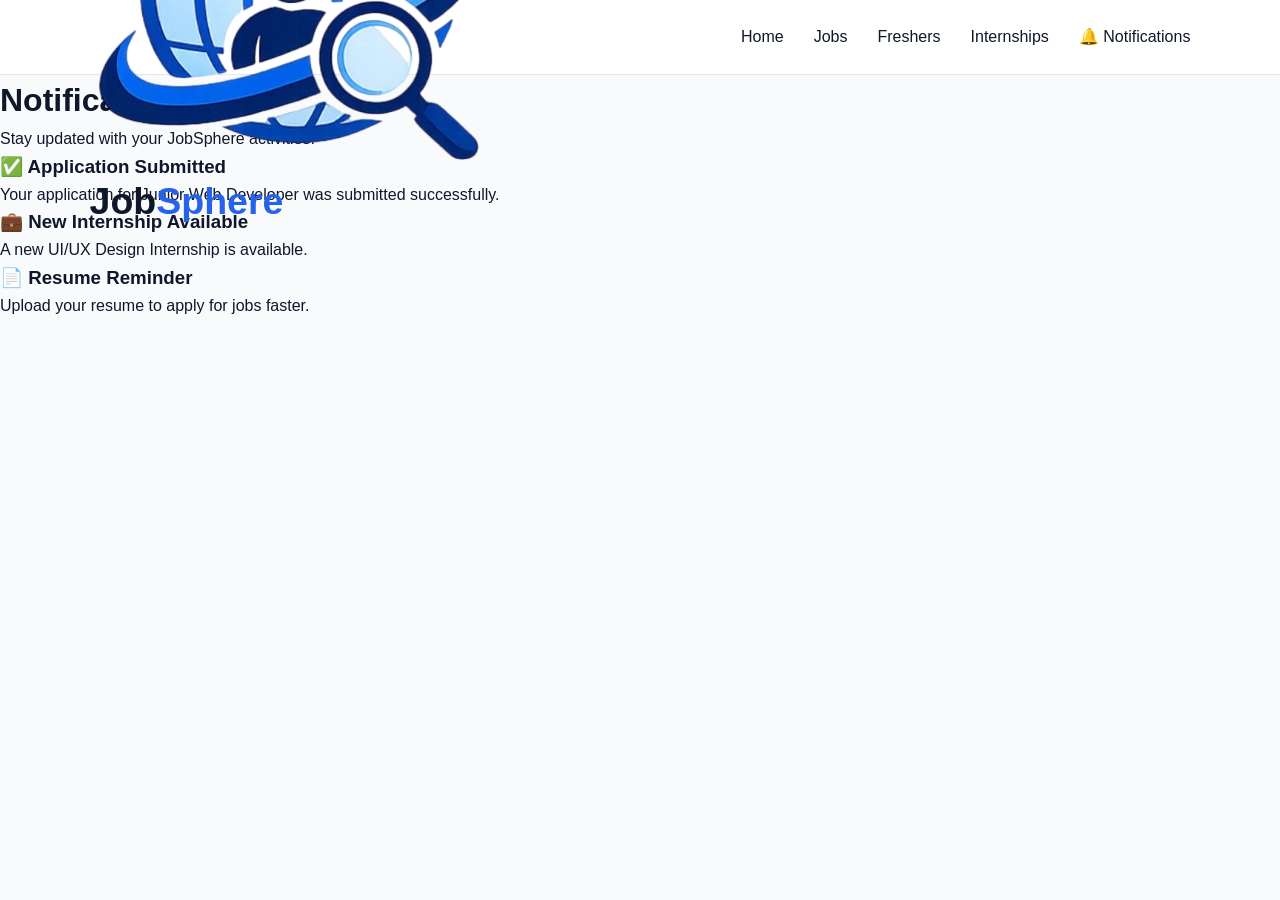
==== notification.html @ b5cdb466 "Add files via upload" ====
<!DOCTYPE html>
<html lang="en">

<head>

    <meta charset="UTF-8">

    <meta name="viewport"
          content="width=device-width, initial-scale=1.0">

    <title>Notifications - JobSphere</title>

    <link rel="stylesheet" href="style.css">

</head>

<body>


<nav class="navbar">

    <a href="index.html" class="logo">

        <img src="images/logo.png"
             alt="JobSphere">

        <h2>
            Job<span>Sphere</span>
        </h2>

    </a>


    <div class="nav-links">

        <a href="index.html">
            Home
        </a>

        <a href="jobs.html">
            Jobs
        </a>

        <a href="freshers.html">
            Freshers
        </a>

        <a href="internships.html">
            Internships
        </a>

        <a href="notifications.html">
            🔔 Notifications
        </a>

    </div>

</nav>



<div class="page-container">

    <div class="page-heading">

        <h1>
            Notifications 🔔
        </h1>

        <p>
            Stay updated with your JobSphere activities.
        </p>

    </div>



    <div class="notification">

        <h3>
            ✅ Application Submitted
        </h3>

        <p>
            Your application for Junior Web Developer
            was submitted successfully.
        </p>

    </div>



    <div class="notification">

        <h3>
            💼 New Internship Available
        </h3>

        <p>
            A new UI/UX Design Internship is available.
        </p>

    </div>



    <div class="notification">

        <h3>
            📄 Resume Reminder
        </h3>

        <p>
            Upload your resume to apply for jobs faster.
        </p>

    </div>


</div>


</body>

</html>
---- style.css ----
/* =========================================
   JOBSPHERE - MAIN STYLESHEET
   ========================================= */


/* ---------- GENERAL ---------- */

* {
    margin: 0;
    padding: 0;
    box-sizing: border-box;
}

html {
    scroll-behavior: smooth;
}

body {
    font-family: 'Poppins', sans-serif;
    background: #f8fafc;
    color: #0f172a;
    line-height: 1.6;
}

a {
    text-decoration: none;
    color: inherit;
}

button {
    font-family: inherit;
    cursor: pointer;
}


/* =========================================
   NAVIGATION BAR
   ========================================= */

.navbar {
    width: 100%;
    height: 75px;
    background: #ffffff;

    display: flex;
    align-items: center;
    justify-content: space-between;

    padding: 0 7%;

    border-bottom: 1px solid #e5e7eb;

    position: sticky;
    top: 0;
    z-index: 1000;
}


/* Logo */

.logo {
    font-size: 25px;
    font-weight: 700;
    color: #0f172a;
}

.logo span {
    color: #2563eb;
}


/* Navigation Links */

.nav-links {
    display: flex;
    list-style: none;
    gap: 30px;
}

.nav-links li a {
    font-size: 14px;
    font-weight: 500;
    color: #475569;

    transition: 0.3s;
}

.nav-links li a:hover,
.nav-links li a.active {
    color: #2563eb;
}


/* Login/Register Buttons */

.nav-buttons {
    display: flex;
    align-items: center;
    gap: 10px;
}

.login-btn {
    color: #2563eb;
    font-size: 14px;
    font-weight: 500;

    padding: 9px 18px;
}

.register-btn {
    background: #2563eb;
    color: white;

    padding: 10px 20px;

    border-radius: 8px;

    font-size: 14px;
    font-weight: 500;

    transition: 0.3s;
}

.register-btn:hover {
    background: #1d4ed8;
    transform: translateY(-2px);
}


/* =========================================
   HERO SECTION
   ========================================= */

.hero {
    min-height: 570px;

    padding: 80px 7%;

    display: flex;
    align-items: center;
    justify-content: space-between;

    gap: 50px;

    background:
        linear-gradient(
            135deg,
            #eff6ff 0%,
            #ffffff 60%,
            #f8fafc 100%
        );
}


/* Hero Content */

.hero-content {
    max-width: 700px;
}

.small-title {
    display: inline-block;

    background: #dbeafe;
    color: #2563eb;

    padding: 7px 15px;

    border-radius: 20px;

    font-size: 13px;
    font-weight: 500;

    margin-bottom: 20px;
}

.hero h1 {
    font-size: 52px;
    line-height: 1.2;

    font-weight: 700;

    margin-bottom: 20px;
}

.hero h1 span {
    color: #2563eb;
}

.hero-content > p {
    color: #64748b;

    font-size: 16px;

    max-width: 600px;

    margin-bottom: 30px;
}


/* =========================================
   HOME SEARCH BOX
   ========================================= */

.home-search {
    width: 100%;

    background: white;

    padding: 8px;

    border-radius: 12px;

    display: flex;
    align-items: center;

    box-shadow: 0 10px 30px rgba(15, 23, 42, 0.10);

    border: 1px solid #e2e8f0;
}

.home-search input {
    flex: 1;

    border: none;
    outline: none;

    padding: 14px;

    font-size: 14px;

    font-family: inherit;
}

.home-search select {
    width: 140px;

    border: none;
    outline: none;

    padding: 14px 8px;

    font-family: inherit;

    color: #475569;

    background: white;

    border-left: 1px solid #e2e8f0;
}

.home-search button {
    border: none;

    background: #2563eb;
    color: white;

    padding: 14px 22px;

    border-radius: 8px;

    font-weight: 500;

    transition: 0.3s;
}

.home-search button:hover {
    background: #1d4ed8;
}


/* Popular Search */

.popular-search {
    margin-top: 15px;

    font-size: 12px;

    color: #64748b;
}

.popular-search span {
    color: #0f172a;
    font-weight: 600;
}


/* =========================================
   HERO RIGHT CARD
   ========================================= */

.hero-card {
    width: 330px;

    background: white;

    padding: 35px;

    border-radius: 18px;

    text-align: center;

    box-shadow: 0 20px 50px rgba(15, 23, 42, 0.12);

    border: 1px solid #e2e8f0;
}

.hero-icon {
    width: 70px;
    height: 70px;

    margin: 0 auto 20px;

    background: #dbeafe;

    border-radius: 18px;

    display: flex;
    align-items: center;
    justify-content: center;

    font-size: 32px;
}

.hero-card h2 {
    font-size: 21px;

    margin-bottom: 10px;
}

.hero-card > p {
    color: #64748b;

    font-size: 13px;

    margin-bottom: 25px;
}


/* Hero Statistics */

.hero-stat {
    display: flex;

    justify-content: space-between;

    border-top: 1px solid #e2e8f0;

    padding-top: 20px;
}

.hero-stat div {
    flex: 1;
}

.hero-stat h3 {
    color: #2563eb;

    font-size: 20px;
}

.hero-stat p {
    color: #64748b;

    font-size: 11px;
}


/* =========================================
   COMMON SECTION
   ========================================= */

.section {
    padding: 80px 7%;
}

.section-heading {
    text-align: center;

    margin-bottom: 45px;
}

.section-heading h2 {
    font-size: 30px;

    margin-bottom: 8px;
}

.section-heading p {
    color: #64748b;

    font-size: 14px;
}


/* =========================================
   CATEGORY SECTION
   ========================================= */

.category-container {
    display: grid;

    grid-template-columns: repeat(3, 1fr);

    gap: 25px;

    max-width: 1100px;

    margin: auto;
}

.category-card {
    background: white;

    padding: 30px;

    border-radius: 15px;

    border: 1px solid #e2e8f0;

    transition: 0.3s;
}

.category-card:hover {
    transform: translateY(-7px);

    box-shadow: 0 15px 35px rgba(15, 23, 42, 0.10);

    border-color: #bfdbfe;
}

.category-icon {
    width: 55px;
    height: 55px;

    background: #eff6ff;

    border-radius: 12px;

    display: flex;
    align-items: center;
    justify-content: center;

    font-size: 25px;

    margin-bottom: 20px;
}

.category-card h3 {
    font-size: 18px;

    margin-bottom: 8px;
}

.category-card p {
    color: #64748b;

    font-size: 13px;

    margin-bottom: 18px;
}

.category-card a {
    color: #2563eb;

    font-size: 13px;

    font-weight: 600;
}


/* =========================================
   FEATURED JOBS
   ========================================= */

.featured-section {
    background: #f1f5f9;
}

.job-grid {
    max-width: 1100px;

    margin: auto;

    display: grid;

    grid-template-columns: repeat(3, 1fr);

    gap: 25px;
}


/* Job Card */

.job-card {
    background: white;

    padding: 25px;

    border-radius: 15px;

    border: 1px solid #e2e8f0;

    transition: 0.3s;
}

.job-card:hover {
    transform: translateY(-5px);

    box-shadow: 0 15px 35px rgba(15, 23, 42, 0.10);
}


/* Job Card Top */

.job-top {
    display: flex;

    align-items: center;

    justify-content: space-between;

    margin-bottom: 20px;
}

.company-logo {
    width: 45px;
    height: 45px;

    background: #eff6ff;

    color: #2563eb;

    border-radius: 10px;

    display: flex;
    align-items: center;
    justify-content: center;

    font-size: 14px;

    font-weight: 700;
}


/* Verified Badge */

.verified {
    background: #dcfce7;

    color: #15803d;

    padding: 5px 10px;

    border-radius: 20px;

    font-size: 10px;

    font-weight: 600;
}

.job-card h3 {
    font-size: 17px;

    margin-bottom: 4px;
}

.company {
    color: #64748b;

    font-size: 13px;

    margin-bottom: 18px;
}


/* Job Information */

.job-info {
    display: flex;

    flex-direction: column;

    gap: 7px;

    margin-bottom: 20px;
}

.job-info span {
    color: #64748b;

    font-size: 12px;
}


/* Apply/View Button */

.apply-btn {
    display: block;

    text-align: center;

    width: 100%;

    background: #eff6ff;

    color: #2563eb;

    padding: 10px;

    border-radius: 8px;

    font-size: 13px;

    font-weight: 600;

    transition: 0.3s;
}

.apply-btn:hover {
    background: #2563eb;

    color: white;
}


/* Center Button */

.center-button {
    text-align: center;

    margin-top: 35px;
}

.main-button {
    display: inline-block;

    background: #2563eb;

    color: white;

    padding: 12px 25px;

    border-radius: 8px;

    font-size: 13px;

    font-weight: 500;

    transition: 0.3s;
}

.main-button:hover {
    background: #1d4ed8;

    transform: translateY(-2px);
}


/* =========================================
   FEATURES SECTION
   ========================================= */

.features-container {
    max-width: 1100px;

    margin: auto;

    display: grid;

    grid-template-columns: repeat(4, 1fr);

    gap: 20px;
}

.feature-box {
    background: white;

    padding: 25px;

    border-radius: 14px;

    text-align: center;

    border: 1px solid #e2e8f0;
}

.feature-icon {
    width: 45px;
    height: 45px;

    background: #eff6ff;

    color: #2563eb;

    border-radius: 50%;

    display: flex;
    align-items: center;
    justify-content: center;

    margin: 0 auto 15px;

    font-weight: 700;
}

.feature-box h3 {
    font-size: 15px;

    margin-bottom: 8px;
}

.feature-box p {
    color: #64748b;

    font-size: 12px;
}


/* =========================================
   RECRUITER BANNER
   ========================================= */

.recruiter-banner {
    margin: 0 7% 70px;

    padding: 40px 50px;

    background: #0f172a;

    color: white;

    border-radius: 18px;

    display: flex;

    align-items: center;

    justify-content: space-between;
}

.recruiter-banner h2 {
    font-size: 24px;

    margin-bottom: 5px;
}

.recruiter-banner p {
    color: #cbd5e1;

    font-size: 13px;
}

.recruiter-banner a {
    background: white;

    color: #0f172a;

    padding: 12px 20px;

    border-radius: 8px;

    font-size: 13px;

    font-weight: 600;

    transition: 0.3s;
}

.recruiter-banner a:hover {
    background: #2563eb;

    color: white;
}


/* =========================================
   FOOTER
   ========================================= */

footer {
    background: #0f172a;

    color: white;

    padding: 45px 7% 20px;
}

.footer-content {
    display: flex;

    justify-content: space-between;

    padding-bottom: 30px;

    border-bottom: 1px solid #334155;
}

.footer-logo {
    font-size: 22px;

    font-weight: 700;

    margin-bottom: 8px;
}

.footer-logo span {
    color: #60a5fa;
}

.footer-content p {
    color: #94a3b8;

    font-size: 12px;
}

.footer-links {
    display: flex;

    gap: 25px;

    align-items: center;
}

.footer-links a {
    color: #cbd5e1;

    font-size: 12px;

    transition: 0.3s;
}

.footer-links a:hover {
    color: white;
}

.footer-bottom {
    text-align: center;

    color: #64748b;

    font-size: 11px;

    padding-top: 20px;
}


/* =========================================
   RESPONSIVE DESIGN
   ========================================= */

@media (max-width: 1000px) {

    .nav-links {
        gap: 15px;
    }

    .hero h1 {
        font-size: 42px;
    }

    .hero {
        padding: 60px 5%;
    }

    .section {
        padding: 60px 5%;
    }

    .category-container,
    .job-grid {
        grid-template-columns: repeat(2, 1fr);
    }

    .features-container {
        grid-template-columns: repeat(2, 1fr);
    }

}


@media (max-width: 750px) {

    .navbar {
        height: auto;

        padding: 15px 5%;

        flex-wrap: wrap;

        gap: 15px;
    }

    .nav-links {
        order: 3;

        width: 100%;

        justify-content: center;

        flex-wrap: wrap;
    }

    .hero {
        flex-direction: column;

        text-align: center;

        padding: 60px 5%;
    }

    .hero-content {
        width: 100%;
    }

    .hero h1 {
        font-size: 38px;
    }

    .home-search {
        flex-direction: column;

        padding: 10px;
    }

    .home-search input,
    .home-search select,
    .home-search button {
        width: 100%;

        border: none;

        margin: 3px 0;
    }

    .hero-card {
        width: 100%;

        max-width: 400px;
    }

    .category-container,
    .job-grid {
        grid-template-columns: 1fr;
    }

    .features-container {
        grid-template-columns: 1fr;
    }

    .recruiter-banner {
        margin: 0 5% 50px;

        flex-direction: column;

        text-align: center;

        gap: 20px;
    }

    .footer-content {
        flex-direction: column;

        gap: 25px;

        text-align: center;
    }

    .footer-links {
        justify-content: center;

        flex-wrap: wrap;
    }

}


@media (max-width: 450px) {

    .nav-buttons {
        width: 100%;

        justify-content: center;
    }

    .hero h1 {
        font-size: 32px;
    }

    .section-heading h2 {
        font-size: 25px;
    }

}
/* =========================================
   LOGIN / REGISTER PAGE
   ========================================= */

.auth-body {
    min-height: 100vh;

    background:
        linear-gradient(
            135deg,
            #eff6ff,
            #f8fafc
        );

    display: flex;

    align-items: center;
    justify-content: center;

    padding: 40px;
}


/* Back Home */

.back-home {
    position: fixed;

    top: 25px;
    left: 40px;

    color: #475569;

    font-size: 13px;

    font-weight: 500;

    transition: 0.3s;
}

.back-home:hover {
    color: #2563eb;
}


/* Main Container */

.auth-container {
    width: 900px;

    min-height: 550px;

    background: white;

    border-radius: 20px;

    overflow: hidden;

    display: grid;

    grid-template-columns: 1fr 1fr;

    box-shadow:
        0 20px 60px
        rgba(15, 23, 42, 0.12);
}


/* Left Section */

.auth-left {
    background: #0f172a;

    color: white;

    padding: 60px 50px;

    display: flex;

    flex-direction: column;

    justify-content: center;
}


.auth-logo {
    font-size: 25px;

    font-weight: 700;

    margin-bottom: 60px;
}

.auth-logo span {
    color: #60a5fa;
}


.auth-left h1 {
    font-size: 34px;

    line-height: 1.25;

    margin-bottom: 20px;
}


.auth-left > p {
    color: #cbd5e1;

    font-size: 13px;

    line-height: 1.8;

    margin-bottom: 30px;
}


/* Points */

.auth-points {
    display: flex;

    flex-direction: column;

    gap: 15px;
}

.auth-points div {
    color: #e2e8f0;

    font-size: 13px;
}


/* Right Section */

.auth-card {
    padding: 50px;

    display: flex;

    flex-direction: column;

    justify-content: center;
}


/* Tabs */

.auth-tabs {
    display: flex;

    gap: 30px;

    border-bottom: 1px solid #e2e8f0;

    margin-bottom: 30px;
}

.auth-tab {
    background: none;

    border: none;

    padding: 0 0 12px;

    font-size: 15px;

    font-weight: 600;

    color: #94a3b8;

    position: relative;
}

.auth-tab.active {
    color: #2563eb;
}

.auth-tab.active::after {
    content: "";

    position: absolute;

    left: 0;

    bottom: -1px;

    width: 100%;

    height: 2px;

    background: #2563eb;
}


/* Form Heading */

.auth-card h2 {
    font-size: 25px;

    margin-bottom: 5px;
}

.form-subtitle {
    color: #64748b;

    font-size: 12px;

    margin-bottom: 25px;
}


/* Labels */

.auth-card label {
    display: block;

    font-size: 12px;

    font-weight: 500;

    color: #334155;

    margin-bottom: 7px;

    margin-top: 15px;
}


/* Inputs */

.auth-card input {
    width: 100%;

    padding: 12px 14px;

    border: 1px solid #cbd5e1;

    border-radius: 8px;

    outline: none;

    font-family: inherit;

    font-size: 13px;

    transition: 0.3s;
}

.auth-card input:focus {
    border-color: #2563eb;

    box-shadow:
        0 0 0 3px
        rgba(37, 99, 235, 0.10);
}


/* Auth Button */

.auth-button {
    width: 100%;

    border: none;

    background: #2563eb;

    color: white;

    padding: 13px;

    border-radius: 8px;

    margin-top: 25px;

    font-size: 13px;

    font-weight: 600;

    transition: 0.3s;
}

.auth-button:hover {
    background: #1d4ed8;

    transform: translateY(-2px);
}


/* Switch Text */

.switch-text {
    text-align: center;

    color: #64748b;

    font-size: 12px;

    margin-top: 20px;
}

.switch-text span {
    color: #2563eb;

    font-weight: 600;

    cursor: pointer;
}


/* =========================================
   AUTH RESPONSIVE
   ========================================= */

@media (max-width: 800px) {

    .auth-container {
        width: 100%;

        max-width: 500px;

        grid-template-columns: 1fr;
    }

    .auth-left {
        display: none;
    }

    .auth-card {
        padding: 40px;
    }

    .back-home {
        left: 20px;
    }
}


@media (max-width: 450px) {

    .auth-body {
        padding: 20px;
    }

    .auth-card {
        padding: 30px 25px;
    }

}
/* =========================================
   JOBS PAGE
   ========================================= */

.jobs-header {
    padding: 65px 7% 45px;

    text-align: center;

    background:
        linear-gradient(
            135deg,
            #eff6ff,
            #ffffff
        );
}

.jobs-header h1 {
    font-size: 38px;

    margin-bottom: 10px;
}

.jobs-header p {
    max-width: 650px;

    margin: auto;

    color: #64748b;

    font-size: 14px;
}


/* FILTER AREA */

.job-filter-section {
    padding: 30px 7%;
}

.filter-box {
    max-width: 1100px;

    margin: auto;

    background: white;

    padding: 18px;

    border-radius: 14px;

    border: 1px solid #e2e8f0;

    box-shadow: 0 8px 25px rgba(15, 23, 42, 0.06);

    display: grid;

    grid-template-columns: 2fr 1fr 1fr auto;

    gap: 12px;
}


.filter-box input,
.filter-box select {
    width: 100%;

    padding: 12px;

    border: 1px solid #cbd5e1;

    border-radius: 8px;

    outline: none;

    font-family: inherit;

    background: white;

    font-size: 13px;
}


.filter-box input:focus,
.filter-box select:focus {
    border-color: #2563eb;

    box-shadow:
        0 0 0 3px
        rgba(37, 99, 235, 0.08);
}


.filter-box button {
    border: none;

    background: #0f172a;

    color: white;

    padding: 12px 20px;

    border-radius: 8px;

    font-weight: 500;
}


.filter-box button:hover {
    background: #1e293b;
}


/* JOBS MAIN SECTION */

.jobs-page-section {
    padding: 30px 7% 80px;

    max-width: 1250px;

    margin: auto;
}


.jobs-title-row {
    display: flex;

    align-items: center;

    justify-content: space-between;

    margin-bottom: 25px;
}


.jobs-title-row h2 {
    font-size: 25px;

    margin-bottom: 3px;
}


.jobs-title-row p {
    color: #64748b;

    font-size: 12px;
}


.verified-note {
    background: #dcfce7;

    color: #15803d;

    padding: 8px 14px;

    border-radius: 20px;

    font-size: 11px;

    font-weight: 600;
}


/* JOB LIST */

.jobs-list {
    display: grid;

    grid-template-columns: repeat(2, 1fr);

    gap: 22px;
}


.job-list-card {
    width: 100%;

    padding: 28px;
}


.job-description {
    color: #64748b;

    font-size: 12px;

    line-height: 1.7;

    margin-bottom: 20px;

    border-top: 1px solid #f1f5f9;

    padding-top: 15px;
}


/* APPLY BUTTON */

.job-apply-button {
    width: 100%;

    padding: 11px;

    border: none;

    background: #2563eb;

    color: white;

    border-radius: 8px;

    font-family: inherit;

    font-weight: 600;

    font-size: 12px;

    transition: 0.3s;
}


.job-apply-button:hover {
    background: #1d4ed8;

    transform: translateY(-2px);
}


/* BOTTOM BANNER */

.page-bottom-banner {
    margin: 0 7% 70px;

    background: #eff6ff;

    border: 1px solid #bfdbfe;

    border-radius: 17px;

    padding: 35px 45px;

    display: flex;

    align-items: center;

    justify-content: space-between;
}


.page-bottom-banner h2 {
    font-size: 22px;

    margin-bottom: 5px;
}


.page-bottom-banner p {
    color: #64748b;

    font-size: 12px;
}


.page-bottom-banner a {
    background: #2563eb;

    color: white;

    padding: 11px 20px;

    border-radius: 8px;

    font-size: 12px;

    font-weight: 600;
}


/* RESPONSIVE */

@media (max-width: 850px) {

    .filter-box {
        grid-template-columns: 1fr 1fr;
    }

    .jobs-list {
        grid-template-columns: 1fr;
    }

}


@media (max-width: 600px) {

    .filter-box {
        grid-template-columns: 1fr;
    }

    .jobs-title-row {
        flex-direction: column;

        align-items: flex-start;

        gap: 12px;
    }

    .page-bottom-banner {
        flex-direction: column;

        text-align: center;

        gap: 20px;

        padding: 30px;
    }

}
/* =========================================
   FRESHER PAGE
   ========================================= */


/* FRESHER HERO */

.fresher-hero {

    padding: 75px 7%;

    min-height: 470px;

    display: flex;

    align-items: center;

    justify-content: space-between;

    gap: 50px;

    background:
        linear-gradient(
            135deg,
            #eff6ff,
            #ffffff
        );

}


.fresher-hero-content {

    max-width: 650px;

}


.fresher-label {

    display: inline-block;

    background: #dbeafe;

    color: #2563eb;

    padding: 7px 15px;

    border-radius: 20px;

    font-size: 12px;

    font-weight: 600;

    margin-bottom: 18px;

}


.fresher-hero h1 {

    font-size: 46px;

    line-height: 1.2;

    margin-bottom: 18px;

}


.fresher-hero p {

    color: #64748b;

    font-size: 14px;

    max-width: 570px;

    margin-bottom: 25px;

}


.fresher-buttons {

    display: flex;

    gap: 12px;

}


.outline-button {

    border: 1px solid #2563eb;

    color: #2563eb;

    padding: 11px 20px;

    border-radius: 8px;

    font-size: 12px;

    font-weight: 600;

}


.outline-button:hover {

    background: #eff6ff;

}


/* FRESHER HERO CARD */

.fresher-hero-card {

    width: 330px;

    background: white;

    padding: 35px;

    border-radius: 18px;

    text-align: center;

    border: 1px solid #e2e8f0;

    box-shadow:
        0 20px 50px
        rgba(15, 23, 42, 0.10);

}


.fresher-big-icon {

    width: 70px;

    height: 70px;

    background: #eff6ff;

    border-radius: 18px;

    display: flex;

    align-items: center;

    justify-content: center;

    font-size: 32px;

    margin: auto auto 20px;

}


.fresher-hero-card h3 {

    font-size: 20px;

    margin-bottom: 7px;

}


.fresher-hero-card p {

    font-size: 12px;

    color: #64748b;

    margin-bottom: 25px;

}


.fresher-mini-stats {

    display: flex;

    justify-content: space-between;

    border-top: 1px solid #e2e8f0;

    padding-top: 20px;

}


.fresher-mini-stats div {

    display: flex;

    flex-direction: column;

}


.fresher-mini-stats strong {

    color: #2563eb;

    font-size: 18px;

}


.fresher-mini-stats small {

    color: #64748b;

    font-size: 10px;

}


/* =========================================
   FRESHER FILTER
   ========================================= */

.fresher-filter-section {

    padding: 30px 7%;

}


.fresher-filter-box {

    max-width: 1150px;

    margin: auto;

    background: white;

    border: 1px solid #e2e8f0;

    border-radius: 15px;

    padding: 22px;

    box-shadow:
        0 8px 25px
        rgba(15, 23, 42, 0.06);

}


.filter-heading {

    margin-bottom: 18px;

}


.filter-heading h3 {

    font-size: 17px;

    margin-bottom: 3px;

}


.filter-heading p {

    color: #64748b;

    font-size: 11px;

}


.fresher-filters {

    display: grid;

    grid-template-columns: 2fr 1fr 1fr 1fr auto;

    gap: 10px;

}


.fresher-filters input,
.fresher-filters select {

    width: 100%;

    padding: 11px;

    border: 1px solid #cbd5e1;

    border-radius: 8px;

    outline: none;

    font-family: inherit;

    font-size: 12px;

    background: white;

}


.fresher-filters input:focus,
.fresher-filters select:focus {

    border-color: #2563eb;

    box-shadow:
        0 0 0 3px
        rgba(37, 99, 235, 0.08);

}


.fresher-filters button {

    border: none;

    background: #0f172a;

    color: white;

    padding: 11px 18px;

    border-radius: 8px;

    font-size: 12px;

}


/* =========================================
   FRESHER JOBS
   ========================================= */

.fresher-jobs-section {

    padding: 35px 7% 75px;

    max-width: 1250px;

    margin: auto;

}


.fresher-title-row {

    display: flex;

    justify-content: space-between;

    align-items: center;

    margin-bottom: 25px;

}


.fresher-title-row h2 {

    font-size: 25px;

    margin-bottom: 3px;

}


.fresher-title-row p {

    color: #64748b;

    font-size: 12px;

}


.fresher-count {

    background: #eff6ff;

    color: #2563eb;

    padding: 8px 14px;

    border-radius: 20px;

    font-size: 11px;

    font-weight: 600;

}


/* JOB GRID */

.fresher-job-grid {

    display: grid;

    grid-template-columns: repeat(3, 1fr);

    gap: 20px;

}


/* JOB CARD */

.fresher-job-card {

    background: white;

    padding: 25px;

    border: 1px solid #e2e8f0;

    border-radius: 15px;

    transition: 0.3s;

}


.fresher-job-card:hover {

    transform: translateY(-5px);

    border-color: #bfdbfe;

    box-shadow:
        0 15px 35px
        rgba(15, 23, 42, 0.09);

}


.fresher-card-top {

    display: flex;

    justify-content: space-between;

    align-items: center;

    margin-bottom: 18px;

}


.fresher-job-card h3 {

    font-size: 16px;

    margin-bottom: 4px;

}


.fresher-tags {

    display: flex;

    flex-wrap: wrap;

    gap: 6px;

    margin: 15px 0;

}


.fresher-tags span {

    background: #f1f5f9;

    color: #475569;

    padding: 5px 8px;

    border-radius: 5px;

    font-size: 9px;

}


.fresher-description {

    color: #64748b;

    font-size: 11px;

    line-height: 1.7;

    margin-bottom: 15px;

}


.salary {

    color: #0f172a;

    font-size: 13px;

    font-weight: 600;

    margin-bottom: 15px;

}


/* =========================================
   FRESHER TIPS
   ========================================= */

.fresher-tips {

    background: #f1f5f9;

    padding: 75px 7%;

}


.tips-container {

    max-width: 1000px;

    margin: auto;

    display: grid;

    grid-template-columns: repeat(3, 1fr);

    gap: 20px;

}


.tip-card {

    background: white;

    padding: 25px;

    border-radius: 14px;

    border: 1px solid #e2e8f0;

}


.tip-number {

    color: #2563eb;

    font-size: 12px;

    font-weight: 700;

    margin-bottom: 15px;

}


.tip-card h3 {

    font-size: 16px;

    margin-bottom: 7px;

}


.tip-card p {

    color: #64748b;

    font-size: 11px;

    line-height: 1.7;

}


/* =========================================
   FRESHER RESPONSIVE
   ========================================= */

@media (max-width: 1000px) {

    .fresher-job-grid {

        grid-template-columns: repeat(2, 1fr);

    }

    .fresher-filters {

        grid-template-columns: 1fr 1fr;

    }

}


@media (max-width: 750px) {

    .fresher-hero {

        flex-direction: column;

        text-align: center;

        padding: 60px 5%;

    }


    .fresher-hero-content {

        width: 100%;

    }


    .fresher-hero h1 {

        font-size: 36px;

    }


    .fresher-buttons {

        justify-content: center;

    }


    .fresher-hero-card {

        width: 100%;

        max-width: 400px;

    }


    .fresher-job-grid {

        grid-template-columns: 1fr;

    }


    .tips-container {

        grid-template-columns: 1fr;

    }


    .fresher-title-row {

        flex-direction: column;

        align-items: flex-start;

        gap: 12px;

    }

}


@media (max-width: 500px) {

    .fresher-filters {

        grid-template-columns: 1fr;

    }

}
/* =========================================
   INTERNSHIP PAGE
   ========================================= */


/* =========================================
   INTERNSHIP PAGE
   ========================================= */


/* HERO */

.internship-hero {

    padding: 75px 7%;

    min-height: 470px;

    display: flex;

    align-items: center;

    justify-content: space-between;

    gap: 50px;

    background:
        linear-gradient(
            135deg,
            #f0fdf4,
            #ffffff
        );

}


.internship-hero-content {

    max-width: 650px;

}


.internship-label {

    display: inline-block;

    background: #dcfce7;

    color: #15803d;

    padding: 7px 15px;

    border-radius: 20px;

    font-size: 12px;

    font-weight: 600;

    margin-bottom: 18px;

}


.internship-hero h1 {

    font-size: 46px;

    line-height: 1.2;

    margin-bottom: 18px;

}


.internship-hero p {

    color: #64748b;

    font-size: 14px;

    max-width: 570px;

    line-height: 1.8;

    margin-bottom: 25px;

}


.internship-buttons {

    display: flex;

    gap: 12px;

}


/* HERO CARD */

.internship-hero-card {

    width: 330px;

    background: white;

    padding: 35px;

    border-radius: 18px;

    text-align: center;

    border: 1px solid #e2e8f0;

    box-shadow:
        0 20px 50px
        rgba(15, 23, 42, 0.10);

}


.internship-big-icon {

    width: 70px;

    height: 70px;

    background: #ecfdf5;

    border-radius: 18px;

    display: flex;

    align-items: center;

    justify-content: center;

    font-size: 32px;

    margin: auto auto 20px;

}


.internship-hero-card h3 {

    font-size: 19px;

    margin-bottom: 7px;

}


.internship-hero-card p {

    font-size: 12px;

    color: #64748b;

    margin-bottom: 25px;

}


.internship-stats {

    display: flex;

    justify-content: space-between;

    border-top: 1px solid #e2e8f0;

    padding-top: 20px;

}


.internship-stats div {

    display: flex;

    flex-direction: column;

}


.internship-stats strong {

    color: #15803d;

    font-size: 18px;

}


.internship-stats small {

    color: #64748b;

    font-size: 10px;

}


/* =========================================
   FILTERS
   ========================================= */

.internship-filter-section {

    padding: 30px 7%;

}


.internship-filter-box {

    max-width: 1150px;

    margin: auto;

    background: white;

    border: 1px solid #e2e8f0;

    border-radius: 15px;

    padding: 22px;

    box-shadow:
        0 8px 25px
        rgba(15, 23, 42, 0.06);

}


.internship-filters {

    display: grid;

    grid-template-columns: 2fr 1fr 1fr 1fr 1fr auto;

    gap: 10px;

}


.internship-filters input,
.internship-filters select {

    width: 100%;

    padding: 11px;

    border: 1px solid #cbd5e1;

    border-radius: 8px;

    outline: none;

    font-family: inherit;

    font-size: 12px;

    background: white;

}


.internship-filters input:focus,
.internship-filters select:focus {

    border-color: #16a34a;

    box-shadow:
        0 0 0 3px
        rgba(22, 163, 74, 0.08);

}


.internship-filters button {

    border: none;

    background: #0f172a;

    color: white;

    padding: 11px 18px;

    border-radius: 8px;

    font-size: 12px;

}


/* =========================================
   INTERNSHIP JOBS
   ========================================= */

.internship-jobs-section {

    padding: 35px 7% 75px;

    max-width: 1250px;

    margin: auto;

}


.internship-title-row {

    display: flex;

    align-items: center;

    justify-content: space-between;

    margin-bottom: 25px;

}


.internship-title-row h2 {

    font-size: 25px;

    margin-bottom: 3px;

}


.internship-title-row p {

    color: #64748b;

    font-size: 12px;

}


.internship-count {

    background: #dcfce7;

    color: #15803d;

    padding: 8px 14px;

    border-radius: 20px;

    font-size: 11px;

    font-weight: 600;

}


/* GRID */

.internship-grid {

    display: grid;

    grid-template-columns: repeat(3, 1fr);

    gap: 20px;

}


/* CARD */

.internship-card {

    background: white;

    padding: 25px;

    border: 1px solid #e2e8f0;

    border-radius: 15px;

    transition: 0.3s;

}


.internship-card:hover {

    transform: translateY(-5px);

    border-color: #bbf7d0;

    box-shadow:
        0 15px 35px
        rgba(15, 23, 42, 0.09);

}


.internship-card-top {

    display: flex;

    align-items: center;

    justify-content: space-between;

    margin-bottom: 18px;

}


.internship-card h3 {

    font-size: 16px;

    margin-bottom: 4px;

}


.internship-tags {

    display: flex;

    flex-wrap: wrap;

    gap: 6px;

    margin: 15px 0;

}


.internship-tags span {

    background: #f1f5f9;

    color: #475569;

    padding: 5px 8px;

    border-radius: 5px;

    font-size: 9px;

}


.internship-description {

    color: #64748b;

    font-size: 11px;

    line-height: 1.7;

    margin-bottom: 15px;

}


.stipend {

    color: #15803d;

    font-size: 13px;

    font-weight: 600;

    margin-bottom: 15px;

}


/* =========================================
   INTERNSHIP TIPS
   ========================================= */

.internship-tips {

    background: #f0fdf4;

    padding: 75px 7%;

}


/* =========================================
   RESPONSIVE
   ========================================= */

@media (max-width: 1100px) {

    .internship-filters {

        grid-template-columns: 1fr 1fr 1fr;

    }

}


@media (max-width: 1000px) {

    .internship-grid {

        grid-template-columns: repeat(2, 1fr);

    }

}


@media (max-width: 750px) {

    .internship-hero {

        flex-direction: column;

        text-align: center;

        padding: 60px 5%;

    }


    .internship-hero-content {

        width: 100%;

    }


    .internship-hero h1 {

        font-size: 36px;

    }


    .internship-buttons {

        justify-content: center;

    }


    .internship-hero-card {

        width: 100%;

        max-width: 400px;

    }


    .internship-grid {

        grid-template-columns: 1fr;

    }


    .internship-title-row {

        flex-direction: column;

        align-items: flex-start;

        gap: 12px;

    }

}


@media (max-width: 500px) {

    .internship-filters {

        grid-template-columns: 1fr;

    }

}
/* =========================================
   PROFILE PAGE
   ========================================= */


.profile-header {

    background:
        linear-gradient(
            135deg,
            #eff6ff,
            #ffffff
        );

    padding: 45px 7%;

    border-bottom: 1px solid #e2e8f0;

}


.profile-header-content {

    max-width: 1150px;

    margin: auto;

    display: flex;

    align-items: center;

    gap: 20px;

}


.profile-avatar {

    width: 70px;

    height: 70px;

    border-radius: 50%;

    background: #2563eb;

    color: white;

    display: flex;

    align-items: center;

    justify-content: center;

    font-size: 22px;

    font-weight: 700;

}


.profile-header h1 {

    font-size: 28px;

    margin-bottom: 5px;

}


.profile-header p {

    color: #64748b;

    font-size: 12px;

}


/* =========================================
   PROFILE SECTION
   ========================================= */

.profile-section {

    background: #f8fafc;

    padding: 45px 7% 70px;

}


.profile-container {

    max-width: 1150px;

    margin: auto;

    display: grid;

    grid-template-columns: 1fr 310px;

    gap: 25px;

}


.profile-main {

    display: flex;

    flex-direction: column;

    gap: 20px;

}


.profile-card {

    background: white;

    border: 1px solid #e2e8f0;

    border-radius: 15px;

    padding: 25px;

}


.profile-card-title {

    border-bottom: 1px solid #e2e8f0;

    padding-bottom: 18px;

    margin-bottom: 22px;

}


.profile-card-title h2 {

    font-size: 17px;

    margin-bottom: 4px;

}


.profile-card-title p {

    color: #64748b;

    font-size: 11px;

}


/* =========================================
   FORM
   ========================================= */

.profile-form {

    display: flex;

    flex-direction: column;

    gap: 18px;

}


.form-row {

    display: grid;

    grid-template-columns: 1fr 1fr;

    gap: 15px;

}


.form-group {

    display: flex;

    flex-direction: column;

    gap: 7px;

}


.form-group label {

    font-size: 11px;

    font-weight: 600;

    color: #334155;

}


.form-group input,
.form-group select,
.form-group textarea {

    width: 100%;

    padding: 11px 12px;

    border: 1px solid #cbd5e1;

    border-radius: 8px;

    outline: none;

    font-family: inherit;

    font-size: 11px;

    background: white;

}


.form-group textarea {

    resize: vertical;

}


.form-group input:focus,
.form-group select:focus,
.form-group textarea:focus {

    border-color: #2563eb;

    box-shadow:
        0 0 0 3px
        rgba(37, 99, 235, 0.08);

}


/* =========================================
   SKILLS
   ========================================= */

.skills-input {

    display: flex;

    gap: 10px;

}


.skills-input input {

    flex: 1;

    padding: 11px;

    border: 1px solid #cbd5e1;

    border-radius: 8px;

    outline: none;

    font-family: inherit;

    font-size: 11px;

}


.skills-input button {

    background: #2563eb;

    color: white;

    border: none;

    padding: 10px 15px;

    border-radius: 8px;

    font-size: 11px;

    cursor: pointer;

}


.skills-list {

    display: flex;

    flex-wrap: wrap;

    gap: 8px;

    margin-top: 15px;

}


.skill-tag {

    background: #eff6ff;

    color: #2563eb;

    padding: 7px 10px;

    border-radius: 6px;

    font-size: 10px;

    font-weight: 500;

}


.skill-tag span {

    margin-left: 6px;

    cursor: pointer;

    font-weight: 700;

}


/* =========================================
   SAVE PROFILE
   ========================================= */

.profile-save {

    display: flex;

    justify-content: flex-end;

}


.save-profile-button {

    border: none;

    background: #2563eb;

    color: white;

    padding: 12px 25px;

    border-radius: 8px;

    font-family: inherit;

    font-size: 12px;

    font-weight: 600;

    cursor: pointer;

}


.save-profile-button:hover {

    background: #1d4ed8;

}


/* =========================================
   SIDEBAR
   ========================================= */

.profile-sidebar {

    display: flex;

    flex-direction: column;

    gap: 18px;

}


.profile-completion-card {

    background: white;

    border: 1px solid #e2e8f0;

    border-radius: 15px;

    padding: 25px;

    text-align: center;

}


.completion-circle {

    width: 90px;

    height: 90px;

    border-radius: 50%;

    border: 8px solid #dbeafe;

    display: flex;

    align-items: center;

    justify-content: center;

    margin: 0 auto 18px;

}


.completion-circle strong {

    color: #2563eb;

    font-size: 18px;

}


.profile-completion-card h3 {

    font-size: 15px;

    margin-bottom: 7px;

}


.profile-completion-card p {

    color: #64748b;

    font-size: 10px;

    line-height: 1.6;

}


.completion-bar {

    height: 6px;

    background: #e2e8f0;

    border-radius: 10px;

    overflow: hidden;

    margin-top: 15px;

}


.completion-progress {

    height: 100%;

    width: 70%;

    background: #2563eb;

}


/* =========================================
   QUICK LINKS
   ========================================= */

.quick-links-card {

    background: white;

    border: 1px solid #e2e8f0;

    border-radius: 15px;

    padding: 22px;

}


.quick-links-card h3 {

    font-size: 15px;

    margin-bottom: 12px;

}


.quick-links-card a {

    display: block;

    padding: 11px 0;

    border-bottom: 1px solid #f1f5f9;

    color: #475569;

    font-size: 11px;

}


.quick-links-card a:last-child {

    border-bottom: none;

}


.quick-links-card a:hover {

    color: #2563eb;

}


/* =========================================
   PROFILE TIP
   ========================================= */

.profile-tip {

    display: flex;

    gap: 12px;

    background: #eff6ff;

    border: 1px solid #dbeafe;

    border-radius: 12px;

    padding: 18px;

}


.profile-tip > span {

    font-size: 22px;

}


.profile-tip h4 {

    font-size: 12px;

    margin-bottom: 5px;

}


.profile-tip p {

    color: #64748b;

    font-size: 10px;

    line-height: 1.6;

}


/* =========================================
   RESPONSIVE
   ========================================= */

@media (max-width: 850px) {

    .profile-container {

        grid-template-columns: 1fr;

    }

}


@media (max-width: 600px) {

    .form-row {

        grid-template-columns: 1fr;

    }


    .skills-input {

        flex-direction: column;

    }


    .profile-header-content {

        align-items: flex-start;

    }

}
/* =========================================
   RESUME PAGE
   ========================================= */


.resume-header {

    padding: 50px 7%;

    background:
        linear-gradient(
            135deg,
            #eff6ff,
            #ffffff
        );

    border-bottom: 1px solid #e2e8f0;

}


.resume-header > div {

    max-width: 1150px;

    margin: auto;

}


.resume-label {

    display: inline-block;

    background: #dbeafe;

    color: #2563eb;

    padding: 7px 14px;

    border-radius: 20px;

    font-size: 11px;

    font-weight: 600;

    margin-bottom: 12px;

}


.resume-header h1 {

    font-size: 32px;

    margin-bottom: 7px;

}


.resume-header p {

    color: #64748b;

    font-size: 12px;

}


/* =========================================
   RESUME SECTION
   ========================================= */

.resume-section {

    background: #f8fafc;

    padding: 45px 7% 70px;

}


.resume-container {

    max-width: 1100px;

    margin: auto;

    display: grid;

    grid-template-columns: 1fr 300px;

    gap: 25px;

}


.resume-main {

    display: flex;

    flex-direction: column;

    gap: 20px;

}


.resume-card {

    background: white;

    border: 1px solid #e2e8f0;

    border-radius: 15px;

    padding: 28px;

}


.resume-card h2 {

    font-size: 17px;

    margin-bottom: 5px;

}


.resume-card > p {

    color: #64748b;

    font-size: 11px;

}


/* =========================================
   RESUME CARD HEADING
   ========================================= */

.resume-card-heading {

    display: flex;

    align-items: center;

    gap: 15px;

    margin-bottom: 25px;

}


.resume-icon {

    width: 48px;

    height: 48px;

    background: #eff6ff;

    color: #2563eb;

    border-radius: 10px;

    display: flex;

    align-items: center;

    justify-content: center;

    font-size: 22px;

}


.resume-card-heading h2 {

    margin: 0;

}


.resume-card-heading p {

    margin-top: 4px;

    color: #64748b;

    font-size: 10px;

}


/* =========================================
   UPLOAD AREA
   ========================================= */

.upload-area {

    border: 2px dashed #bfdbfe;

    border-radius: 12px;

    background: #f8fbff;

    padding: 45px 20px;

    text-align: center;

    cursor: pointer;

    transition: 0.3s;

}


.upload-area:hover {

    background: #eff6ff;

    border-color: #2563eb;

}


.upload-icon {

    font-size: 35px;

    margin-bottom: 12px;

}


.upload-area h3 {

    font-size: 15px;

    margin-bottom: 6px;

}


.upload-area p {

    color: #64748b;

    font-size: 11px;

    margin-bottom: 7px;

}


.upload-area > span {

    color: #94a3b8;

    font-size: 9px;

}


#resumeFile {

    display: none;

}


/* =========================================
   SELECTED FILE
   ========================================= */

.selected-file {

    display: flex;

    align-items: center;

    gap: 12px;

    background: #f8fafc;

    border: 1px solid #e2e8f0;

    border-radius: 10px;

    padding: 12px;

    margin-top: 15px;

}


.file-icon {

    width: 38px;

    height: 38px;

    background: #fee2e2;

    border-radius: 7px;

    display: flex;

    align-items: center;

    justify-content: center;

}


.file-info {

    flex: 1;

    display: flex;

    flex-direction: column;

    gap: 3px;

}


.file-info strong {

    font-size: 11px;

    word-break: break-all;

}


.file-info small {

    color: #64748b;

    font-size: 9px;

}


.selected-file button {

    border: none;

    background: transparent;

    color: #ef4444;

    font-size: 20px;

    cursor: pointer;

}


/* =========================================
   UPLOAD BUTTON
   ========================================= */

.upload-resume-button {

    width: 100%;

    margin-top: 18px;

    padding: 12px;

    border: none;

    border-radius: 8px;

    background: #2563eb;

    color: white;

    font-family: inherit;

    font-size: 12px;

    font-weight: 600;

    cursor: pointer;

}


.upload-resume-button:hover {

    background: #1d4ed8;

}


/* =========================================
   RESUME TIPS
   ========================================= */

.resume-tips {

    display: grid;

    grid-template-columns: 1fr 1fr;

    gap: 15px;

    margin-top: 20px;

}


.resume-tip {

    display: flex;

    gap: 10px;

    align-items: flex-start;

}


.resume-tip span {

    width: 20px;

    height: 20px;

    background: #dcfce7;

    color: #16a34a;

    border-radius: 50%;

    display: flex;

    align-items: center;

    justify-content: center;

    font-size: 10px;

    flex-shrink: 0;

}


.resume-tip p {

    color: #64748b;

    font-size: 10px;

    line-height: 1.6;

}


/* =========================================
   SIDEBAR
   ========================================= */

.resume-sidebar {

    display: flex;

    flex-direction: column;

    gap: 18px;

}


/* STATUS */

.resume-status-card {

    background: white;

    border: 1px solid #e2e8f0;

    border-radius: 15px;

    padding: 25px;

    text-align: center;

}


.status-circle {

    width: 60px;

    height: 60px;

    margin: 0 auto 15px;

    border-radius: 50%;

    background: #f1f5f9;

    color: #94a3b8;

    display: flex;

    align-items: center;

    justify-content: center;

    font-size: 25px;

}


.resume-status-card h3 {

    font-size: 15px;

    margin-bottom: 7px;

}


.resume-status-card p {

    color: #64748b;

    font-size: 10px;

}


/* QUICK LINKS */

.resume-links-card {

    background: white;

    border: 1px solid #e2e8f0;

    border-radius: 15px;

    padding: 22px;

}


.resume-links-card h3 {

    font-size: 14px;

    margin-bottom: 10px;

}


.resume-links-card a {

    display: block;

    padding: 10px 0;

    border-bottom: 1px solid #f1f5f9;

    color: #475569;

    font-size: 10px;

}


.resume-links-card a:last-child {

    border-bottom: none;

}


.resume-links-card a:hover {

    color: #2563eb;

}


/* SECURITY */

.resume-security {

    display: flex;

    gap: 10px;

    background: #eff6ff;

    border: 1px solid #dbeafe;

    border-radius: 12px;

    padding: 17px;

}


.resume-security > span {

    font-size: 20px;

}


.resume-security h4 {

    font-size: 11px;

    margin-bottom: 5px;

}


.resume-security p {

    color: #64748b;

    font-size: 9px;

    line-height: 1.6;

}


/* =========================================
   RESPONSIVE
   ========================================= */

@media (max-width: 800px) {

    .resume-container {

        grid-template-columns: 1fr;

    }

}


@media (max-width: 600px) {

    .resume-tips {

        grid-template-columns: 1fr;

    }

}
/* =========================================
   APPLY PAGE
   ========================================= */

.apply-header {

    padding: 50px 7%;

    background:
        linear-gradient(
            135deg,
            #eff6ff,
            #ffffff
        );

    border-bottom: 1px solid #e2e8f0;

}


.apply-header > div {

    max-width: 1100px;

    margin: auto;

}


.apply-label {

    display: inline-block;

    background: #dbeafe;

    color: #2563eb;

    padding: 7px 14px;

    border-radius: 20px;

    font-size: 11px;

    font-weight: 600;

    margin-bottom: 12px;

}


.apply-header h1 {

    font-size: 32px;

    margin-bottom: 7px;

}


.apply-header p {

    color: #64748b;

    font-size: 12px;

}


/* =========================================
   APPLY SECTION
   ========================================= */

.apply-section {

    background: #f8fafc;

    padding: 45px 7% 70px;

}


.apply-container {

    max-width: 1100px;

    margin: auto;

    display: grid;

    grid-template-columns: 1fr 300px;

    gap: 25px;

}


/* FORM CARD */

.apply-form-card {

    background: white;

    border: 1px solid #e2e8f0;

    border-radius: 15px;

    padding: 28px;

}


.apply-form-heading {

    margin-bottom: 20px;

}


.apply-form-heading h2 {

    font-size: 19px;

    margin-bottom: 5px;

}


.apply-form-heading p {

    color: #64748b;

    font-size: 11px;

}


/* SELECTED JOB */

.selected-job {

    display: flex;

    align-items: center;

    gap: 13px;

    background: #f8fafc;

    border: 1px solid #e2e8f0;

    border-radius: 10px;

    padding: 15px;

    margin-bottom: 25px;

}


.selected-job-logo {

    width: 45px;

    height: 45px;

    border-radius: 10px;

    background: #2563eb;

    color: white;

    display: flex;

    align-items: center;

    justify-content: center;

    font-weight: 700;

    font-size: 13px;

}


.selected-job h3 {

    font-size: 13px;

    margin-bottom: 3px;

}


.selected-job p {

    color: #64748b;

    font-size: 10px;

}


/* =========================================
   FORM
   ========================================= */

.apply-form-row {

    display: grid;

    grid-template-columns: 1fr 1fr;

    gap: 15px;

}


.apply-group {

    display: flex;

    flex-direction: column;

    gap: 7px;

    margin-bottom: 17px;

}


.apply-group label {

    font-size: 11px;

    color: #334155;

    font-weight: 600;

}


.apply-group input,
.apply-group select,
.apply-group textarea {

    width: 100%;

    padding: 11px 12px;

    border: 1px solid #cbd5e1;

    border-radius: 8px;

    outline: none;

    font-family: inherit;

    font-size: 11px;

}


.apply-group textarea {

    resize: vertical;

}


.apply-group input:focus,
.apply-group select:focus,
.apply-group textarea:focus {

    border-color: #2563eb;

    box-shadow:
        0 0 0 3px
        rgba(37, 99, 235, 0.08);

}


.apply-group small {

    color: #94a3b8;

    font-size: 9px;

}


/* CHECKBOX */

.application-check {

    display: flex;

    gap: 8px;

    align-items: center;

    margin-bottom: 20px;

}


.application-check input {

    accent-color: #2563eb;

}


.application-check label {

    font-size: 10px;

    color: #64748b;

}


/* SUBMIT */

.submit-application {

    width: 100%;

    border: none;

    padding: 13px;

    background: #2563eb;

    color: white;

    border-radius: 8px;

    font-family: inherit;

    font-size: 12px;

    font-weight: 600;

    cursor: pointer;

}


.submit-application:hover {

    background: #1d4ed8;

}


/* =========================================
   SIDEBAR
   ========================================= */

.apply-sidebar {

    display: flex;

    flex-direction: column;

    gap: 18px;

}


/* VERIFIED CARD */

.verified-application-card {

    background: white;

    border: 1px solid #e2e8f0;

    border-radius: 15px;

    padding: 25px;

    text-align: center;

}


.large-check {

    width: 55px;

    height: 55px;

    background: #dcfce7;

    color: #16a34a;

    border-radius: 50%;

    display: flex;

    align-items: center;

    justify-content: center;

    margin: auto auto 15px;

    font-size: 25px;

}


.verified-application-card h3 {

    font-size: 15px;

    margin-bottom: 6px;

}


.verified-application-card p {

    color: #64748b;

    font-size: 10px;

    line-height: 1.6;

}


/* =========================================
   APPLICATION STEPS
   ========================================= */

.application-steps {

    background: white;

    border: 1px solid #e2e8f0;

    border-radius: 15px;

    padding: 22px;

}


.application-steps h3 {

    font-size: 14px;

    margin-bottom: 18px;

}


.application-step {

    display: flex;

    gap: 10px;

    margin-bottom: 18px;

}


.application-step:last-child {

    margin-bottom: 0;

}


.application-step > span {

    width: 28px;

    height: 28px;

    border-radius: 7px;

    background: #eff6ff;

    color: #2563eb;

    display: flex;

    align-items: center;

    justify-content: center;

    font-size: 9px;

    font-weight: 700;

    flex-shrink: 0;

}


.application-step strong {

    display: block;

    font-size: 10px;

    margin-bottom: 3px;

}


.application-step p {

    color: #64748b;

    font-size: 9px;

    line-height: 1.5;

}


/* HELP */

.application-help {

    display: flex;

    gap: 10px;

    background: #eff6ff;

    border: 1px solid #dbeafe;

    border-radius: 12px;

    padding: 17px;

}


.application-help > span {

    font-size: 20px;

}


.application-help h4 {

    font-size: 11px;

    margin-bottom: 5px;

}


.application-help p {

    color: #64748b;

    font-size: 9px;

    line-height: 1.6;

}


/* =========================================
   SUCCESS POPUP
   ========================================= */

.application-success {

    display: none;

    position: fixed;

    inset: 0;

    background: rgba(15, 23, 42, 0.55);

    align-items: center;

    justify-content: center;

    padding: 20px;

    z-index: 9999;

}


.success-box {

    background: white;

    width: 100%;

    max-width: 430px;

    padding: 35px;

    border-radius: 18px;

    text-align: center;

    box-shadow:
        0 20px 60px
        rgba(15, 23, 42, 0.25);

}


.success-icon {

    width: 65px;

    height: 65px;

    background: #dcfce7;

    color: #16a34a;

    border-radius: 50%;

    display: flex;

    align-items: center;

    justify-content: center;

    margin: auto auto 18px;

    font-size: 30px;

    font-weight: 700;

}


.success-box h2 {

    font-size: 21px;

    margin-bottom: 8px;

}


.success-box p {

    color: #64748b;

    font-size: 11px;

    line-height: 1.7;

    margin-bottom: 22px;

}


.success-buttons {

    display: flex;

    gap: 10px;

}


.success-button,
.success-outline-button {

    flex: 1;

    padding: 11px;

    border-radius: 8px;

    font-size: 10px;

    font-weight: 600;

}


.success-button {

    background: #2563eb;

    color: white;

}


.success-outline-button {

    border: 1px solid #cbd5e1;

    color: #475569;

}


/* =========================================
   RESPONSIVE
   ========================================= */

@media (max-width: 800px) {

    .apply-container {

        grid-template-columns: 1fr;

    }

}


@media (max-width: 600px) {

    .apply-form-row {

        grid-template-columns: 1fr;

    }


    .success-buttons {

        flex-direction: column;

    }

}
/* =========================================
   RECRUITER DASHBOARD
   ========================================= */


.recruiter-header {

    padding: 45px 7%;

    background:
        linear-gradient(
            135deg,
            #eff6ff,
            #ffffff
        );

    border-bottom: 1px solid #e2e8f0;

}


.recruiter-header-content {

    max-width: 1150px;

    margin: auto;

    display: flex;

    align-items: center;

    justify-content: space-between;

    gap: 20px;

}


.recruiter-label {

    display: inline-block;

    background: #dbeafe;

    color: #2563eb;

    padding: 7px 14px;

    border-radius: 20px;

    font-size: 11px;

    font-weight: 600;

    margin-bottom: 12px;

}


.recruiter-header h1 {

    font-size: 30px;

    margin-bottom: 6px;

}


.recruiter-header p {

    color: #64748b;

    font-size: 12px;

}


.post-job-header-button {

    border: none;

    background: #2563eb;

    color: white;

    padding: 12px 18px;

    border-radius: 8px;

    font-family: inherit;

    font-size: 11px;

    font-weight: 600;

    cursor: pointer;

}


.post-job-header-button:hover {

    background: #1d4ed8;

}


/* =========================================
   STATISTICS
   ========================================= */

.recruiter-stats-section {

    padding: 30px 7%;

    background: #f8fafc;

}


.recruiter-stats {

    max-width: 1150px;

    margin: auto;

    display: grid;

    grid-template-columns:
        repeat(4, 1fr);

    gap: 15px;

}


.recruiter-stat-card {

    background: white;

    border: 1px solid #e2e8f0;

    border-radius: 12px;

    padding: 20px;

    display: flex;

    align-items: center;

    gap: 13px;

}


.recruiter-stat-icon {

    width: 42px;

    height: 42px;

    background: #eff6ff;

    border-radius: 9px;

    display: flex;

    align-items: center;

    justify-content: center;

    font-size: 18px;

}


.recruiter-stat-card strong {

    display: block;

    font-size: 19px;

}


.recruiter-stat-card p {

    color: #64748b;

    font-size: 10px;

}


/* =========================================
   DASHBOARD
   ========================================= */

.recruiter-dashboard {

    background: #f8fafc;

    padding: 10px 7% 70px;

}


.recruiter-dashboard-container {

    max-width: 1150px;

    margin: auto;

    display: flex;

    flex-direction: column;

    gap: 20px;

}


/* =========================================
   CARDS
   ========================================= */

.post-job-card,
.posted-jobs-card,
.applications-card {

    background: white;

    border: 1px solid #e2e8f0;

    border-radius: 15px;

    padding: 25px;

}


.dashboard-card-heading {

    display: flex;

    align-items: center;

    justify-content: space-between;

    margin-bottom: 22px;

}


.dashboard-card-heading h2 {

    font-size: 17px;

    margin-bottom: 4px;

}


.dashboard-card-heading p {

    color: #64748b;

    font-size: 10px;

}


.close-form-button {

    border: none;

    background: #f1f5f9;

    width: 30px;

    height: 30px;

    border-radius: 7px;

    font-size: 20px;

    cursor: pointer;

}


/* =========================================
   POST JOB FORM
   ========================================= */

.recruiter-form-row {

    display: grid;

    grid-template-columns: 1fr 1fr;

    gap: 15px;

}


.recruiter-form-group {

    display: flex;

    flex-direction: column;

    gap: 7px;

    margin-bottom: 17px;

}


.recruiter-form-group label {

    font-size: 10px;

    font-weight: 600;

    color: #334155;

}


.recruiter-form-group input,
.recruiter-form-group select,
.recruiter-form-group textarea {

    padding: 11px;

    border: 1px solid #cbd5e1;

    border-radius: 8px;

    outline: none;

    font-family: inherit;

    font-size: 10px;

}


.recruiter-form-group textarea {

    resize: vertical;

}


.recruiter-form-group input:focus,
.recruiter-form-group select:focus,
.recruiter-form-group textarea:focus {

    border-color: #2563eb;

}


.post-job-button {

    width: 100%;

    border: none;

    background: #2563eb;

    color: white;

    padding: 12px;

    border-radius: 8px;

    font-family: inherit;

    font-size: 11px;

    font-weight: 600;

    cursor: pointer;

}


/* =========================================
   POSTED JOBS
   ========================================= */

.active-job-badge {

    background: #dcfce7;

    color: #15803d;

    padding: 6px 10px;

    border-radius: 15px;

    font-size: 9px;

    font-weight: 600;

}


.posted-jobs-list {

    display: flex;

    flex-direction: column;

}


.posted-job-item {

    display: flex;

    align-items: center;

    justify-content: space-between;

    gap: 20px;

    padding: 18px 0;

    border-top: 1px solid #f1f5f9;

}


.posted-job-info {

    display: flex;

    align-items: center;

    gap: 13px;

}


.posted-company-logo {

    width: 45px;

    height: 45px;

    background: #eff6ff;

    color: #2563eb;

    border-radius: 9px;

    display: flex;

    align-items: center;

    justify-content: center;

    font-weight: 700;

    font-size: 12px;

}


.posted-job-info h3 {

    font-size: 12px;

    margin-bottom: 4px;

}


.posted-job-info p {

    color: #64748b;

    font-size: 9px;

}


.posted-job-tags {

    display: flex;

    gap: 5px;

    flex-wrap: wrap;

    margin-top: 7px;

}


.posted-job-tags span {

    background: #f1f5f9;

    color: #64748b;

    padding: 4px 7px;

    border-radius: 4px;

    font-size: 8px;

}


.posted-job-tags .verified {

    background: #dcfce7;

    color: #15803d;

}


.posted-job-actions {

    display: flex;

    align-items: center;

    gap: 8px;

}


.application-number {

    color: #64748b;

    font-size: 9px;

}


.posted-job-actions button {

    border: 1px solid #cbd5e1;

    background: white;

    color: #334155;

    padding: 8px 10px;

    border-radius: 6px;

    font-family: inherit;

    font-size: 9px;

    cursor: pointer;

}


.posted-job-actions button:hover {

    border-color: #2563eb;

    color: #2563eb;

}


.posted-job-actions .delete-job {

    color: #ef4444;

    border-color: #fecaca;

}


/* =========================================
   APPLICATIONS
   ========================================= */

.candidate-item {

    display: flex;

    align-items: center;

    gap: 15px;

    padding: 17px 0;

    border-top: 1px solid #f1f5f9;

}


.candidate-avatar {

    width: 45px;

    height: 45px;

    border-radius: 50%;

    background: #eff6ff;

    color: #2563eb;

    display: flex;

    align-items: center;

    justify-content: center;

    font-size: 11px;

    font-weight: 700;

}


.candidate-info {

    flex: 1;

}


.candidate-info h3 {

    font-size: 12px;

    margin-bottom: 4px;

}


.candidate-info p {

    color: #64748b;

    font-size: 9px;

}


.candidate-skills {

    color: #2563eb;

    font-size: 8px;

    margin-top: 6px;

}


.candidate-actions {

    display: flex;

    gap: 7px;

}


.candidate-actions button {

    padding: 8px 11px;

    border-radius: 6px;

    font-family: inherit;

    font-size: 9px;

    cursor: pointer;

}


.view-resume {

    background: white;

    border: 1px solid #cbd5e1;

}


.shortlist-button {

    background: #2563eb;

    color: white;

    border: none;

}


.shortlist-button.shortlisted {

    background: #dcfce7;

    color: #15803d;

}


/* =========================================
   RESPONSIVE
   ========================================= */

@media (max-width: 900px) {

    .recruiter-stats {

        grid-template-columns:
            repeat(2, 1fr);

    }


    .posted-job-item {

        align-items: flex-start;

        flex-direction: column;

    }


    .posted-job-actions {

        width: 100%;

        flex-wrap: wrap;

    }

}


@media (max-width: 650px) {

    .recruiter-header-content {

        flex-direction: column;

        align-items: flex-start;

    }


    .recruiter-stats {

        grid-template-columns: 1fr;

    }


    .recruiter-form-row {

        grid-template-columns: 1fr;

    }


    .candidate-item {

        align-items: flex-start;

        flex-wrap: wrap;

    }

}
/* REGISTER PAGE ONLY */

.register-select {
    width: 100%;
    height: 40px;

    padding: 0 11px;

    margin-bottom: 14px;

    border: 1px solid #cbd5e1;

    border-radius: 7px;

    outline: none;

    background: white;

    color: #1e293b;

    font-size: 10px;

    font-family: 'Poppins', sans-serif;
}

.register-select:focus {
    border-color: #2563eb;
}
/* =========================================
   NOTIFICATION PAGE
   ========================================= */

.notification-header {

    padding: 50px 7%;

    background:
        linear-gradient(
            135deg,
            #eff6ff,
            #ffffff
        );

    border-bottom: 1px solid #e2e8f0;

}


.notification-header > div {

    max-width: 1050px;

    margin: auto;

}


.notification-label {

    display: inline-block;

    background: #dbeafe;

    color: #2563eb;

    padding: 7px 14px;

    border-radius: 20px;

    font-size: 11px;

    font-weight: 600;

    margin-bottom: 12px;

}


.notification-header h1 {

    font-size: 32px;

    margin-bottom: 6px;

}


.notification-header p {

    color: #64748b;

    font-size: 12px;

}


/* MAIN */

.notification-section {

    background: #f8fafc;

    padding: 45px 7% 70px;

}


.notification-container {

    max-width: 900px;

    margin: auto;

}


/* TOP BAR */

.notification-top {

    display: flex;

    justify-content: space-between;

    align-items: center;

    margin-bottom: 20px;

}


.notification-top h2 {

    font-size: 20px;

    margin-bottom: 4px;

}


.notification-top p {

    color: #64748b;

    font-size: 10px;

}


.notification-top button {

    border: none;

    background: #2563eb;

    color: white;

    padding: 9px 15px;

    border-radius: 7px;

    font-family: inherit;

    font-size: 10px;

    cursor: pointer;

}


/* CARD */

.notification-card {

    background: white;

    border: 1px solid #e2e8f0;

    border-radius: 13px;

    padding: 18px;

    margin-bottom: 12px;

    display: flex;

    align-items: center;

    gap: 15px;

    position: relative;

    transition: 0.3s;

}


.notification-card:hover {

    transform: translateY(-2px);

    box-shadow:
        0 10px 25px
        rgba(15, 23, 42, 0.06);

}


.notification-card.unread {

    border-left: 4px solid #2563eb;

    background: #fbfdff;

}


/* ICON */

.notification-icon {

    width: 45px;

    height: 45px;

    border-radius: 10px;

    display: flex;

    align-items: center;

    justify-content: center;

    flex-shrink: 0;

    font-size: 18px;

}


.notification-icon.blue {

    background: #dbeafe;

}


.notification-icon.green {

    background: #dcfce7;

}


.notification-icon.purple {

    background: #f3e8ff;

}


.notification-icon.orange {

    background: #ffedd5;

}


/* CONTENT */

.notification-content {

    flex: 1;

}


.notification-content h3 {

    font-size: 12px;

    margin-bottom: 4px;

}


.notification-content p {

    color: #64748b;

    font-size: 10px;

    line-height: 1.6;

    margin-bottom: 5px;

}


.notification-content span {

    color: #94a3b8;

    font-size: 8px;

}


/* UNREAD DOT */

.notification-dot {

    width: 8px;

    height: 8px;

    background: #2563eb;

    border-radius: 50%;

}


/* RESPONSIVE */

@media (max-width: 600px) {

    .notification-top {

        flex-direction: column;

        align-items: flex-start;

        gap: 12px;

    }


    .notification-card {

        align-items: flex-start;

    }

}
.login-logo img {
    width: 40px;
    height: 40px;
    object-fit: contain;
}
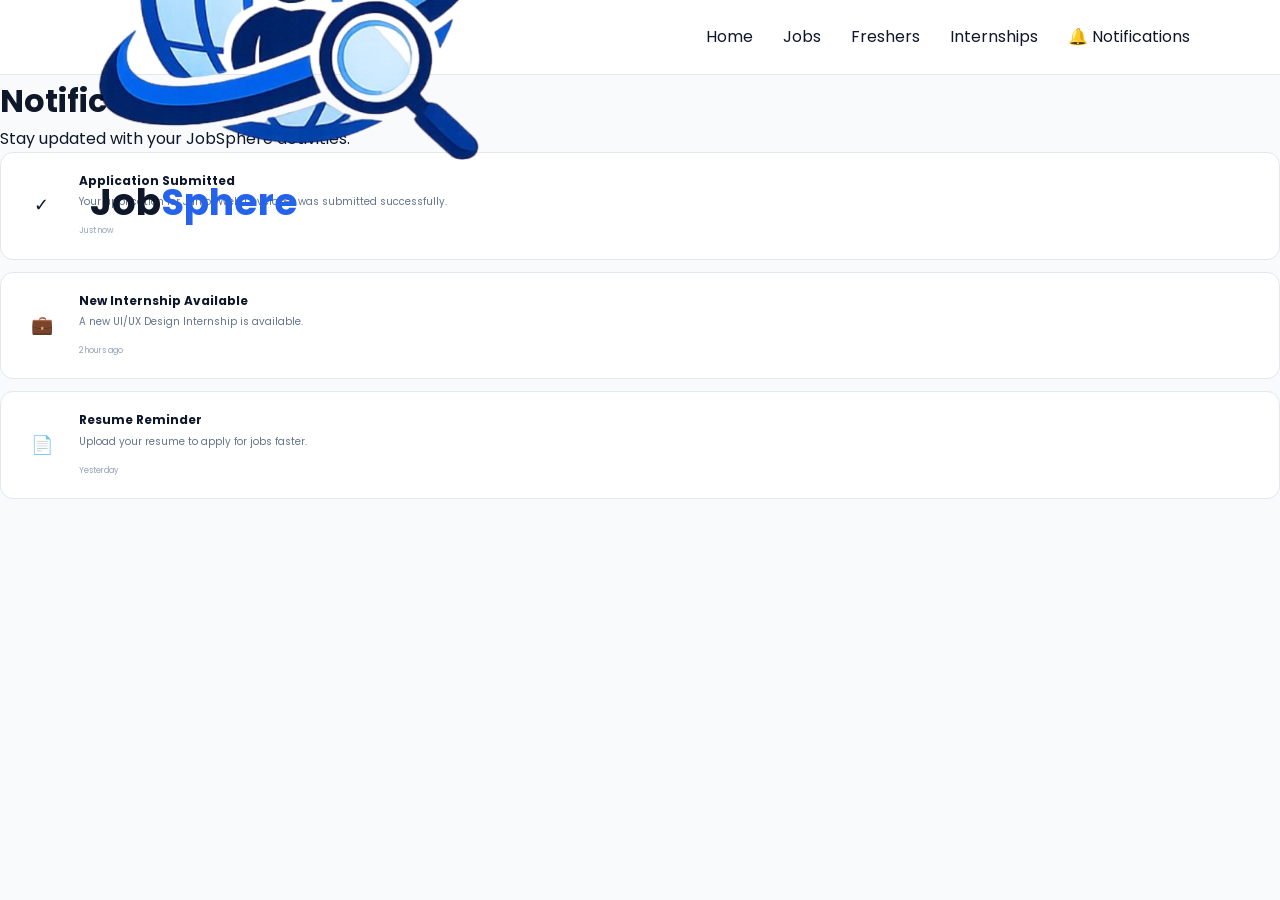
==== commit f1eb770e: "Update notification.html" ====
--- a/notification.html
+++ b/notification.html
@@ -5,121 +5,180 @@
 
     <meta charset="UTF-8">
 
-    <meta name="viewport"
-          content="width=device-width, initial-scale=1.0">
+    <meta name="viewport" content="width=device-width, initial-scale=1.0">
 
     <title>Notifications - JobSphere</title>
 
     <link rel="stylesheet" href="style.css">
 
+    <link rel="preconnect" href="https://fonts.googleapis.com">
+
+    <link rel="preconnect" href="https://fonts.gstatic.com" crossorigin>
+
+    <link
+        href="https://fonts.googleapis.com/css2?family=Poppins:wght@400;500;600;700&display=swap"
+        rel="stylesheet">
+
 </head>
 
-<body>
+
+<body class="notifications-page">
 
 
-<nav class="navbar">
+    <!-- NAVBAR -->
 
-    <a href="index.html" class="logo">
+    <nav class="navbar">
 
-        <img src="images/logo.png"
-             alt="JobSphere">
+        <a href="index.html" class="logo">
 
-        <h2>
-            Job<span>Sphere</span>
-        </h2>
+            <img
+                src="images/logo.png"
+                alt="JobSphere Logo">
 
-    </a>
+            <h2>
+                Job<span>Sphere</span>
+            </h2>
+
+        </a>
 
 
-    <div class="nav-links">
+        <div class="nav-links">
 
-        <a href="index.html">
-            Home
-        </a>
+            <a href="index.html">
+                Home
+            </a>
 
-        <a href="jobs.html">
-            Jobs
-        </a>
+            <a href="jobs.html">
+                Jobs
+            </a>
 
-        <a href="freshers.html">
-            Freshers
-        </a>
+            <a href="freshers.html">
+                Freshers
+            </a>
 
-        <a href="internships.html">
-            Internships
-        </a>
+            <a href="internships.html">
+                Internships
+            </a>
 
-        <a href="notifications.html">
-            🔔 Notifications
-        </a>
+            <a href="notifications.html" class="active">
+                🔔 Notifications
+            </a>
 
-    </div>
+        </div>
 
-</nav>
+    </nav>
 
 
 
-<div class="page-container">
+    <!-- NOTIFICATIONS CONTENT -->
 
-    <div class="page-heading">
+    <main class="notifications-container">
 
-        <h1>
-            Notifications 🔔
-        </h1>
 
-        <p>
-            Stay updated with your JobSphere activities.
-        </p>
+        <div class="notifications-header">
 
-    </div>
+            <h1>
+                Notifications
+            </h1>
+
+            <p>
+                Stay updated with your JobSphere activities.
+            </p>
+
+        </div>
 
 
 
-    <div class="notification">
+        <!-- Notification 1 -->
 
-        <h3>
-            ✅ Application Submitted
-        </h3>
+        <div class="notification-card">
 
-        <p>
-            Your application for Junior Web Developer
-            was submitted successfully.
-        </p>
+            <div class="notification-icon">
+                ✓
+            </div>
 
-    </div>
+            <div class="notification-content">
+
+                <h3>
+                    Application Submitted
+                </h3>
+
+                <p>
+                    Your application for Junior Web Developer
+                    was submitted successfully.
+                </p>
+
+                <span>
+                    Just now
+                </span>
+
+            </div>
+
+        </div>
 
 
 
-    <div class="notification">
+        <!-- Notification 2 -->
 
-        <h3>
-            💼 New Internship Available
-        </h3>
+        <div class="notification-card">
 
-        <p>
-            A new UI/UX Design Internship is available.
-        </p>
+            <div class="notification-icon">
+                💼
+            </div>
 
-    </div>
+            <div class="notification-content">
+
+                <h3>
+                    New Internship Available
+                </h3>
+
+                <p>
+                    A new UI/UX Design Internship is available.
+                </p>
+
+                <span>
+                    2 hours ago
+                </span>
+
+            </div>
+
+        </div>
 
 
 
-    <div class="notification">
+        <!-- Notification 3 -->
 
-        <h3>
-            📄 Resume Reminder
-        </h3>
+        <div class="notification-card">
 
-        <p>
-            Upload your resume to apply for jobs faster.
-        </p>
+            <div class="notification-icon">
+                📄
+            </div>
 
-    </div>
+            <div class="notification-content">
+
+                <h3>
+                    Resume Reminder
+                </h3>
+
+                <p>
+                    Upload your resume to apply for jobs faster.
+                </p>
+
+                <span>
+                    Yesterday
+                </span>
+
+            </div>
+
+        </div>
 
 
-</div>
+    </main>
 
+
+
+    <script src="script.js"></script>
 
 </body>
 
-</html>+</html>
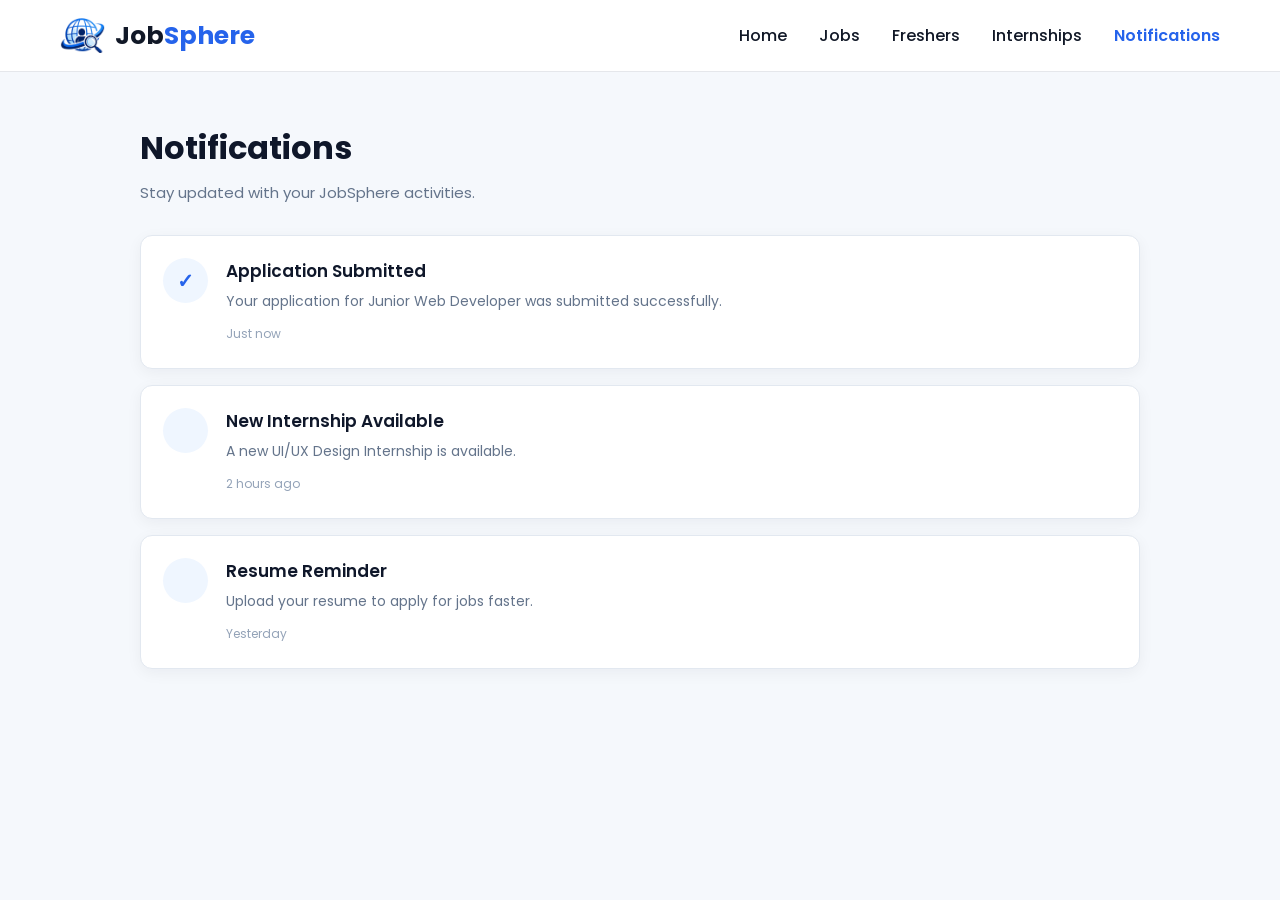
==== commit 31fef0d9: "Update notification.html" ====
--- a/notification.html
+++ b/notification.html
@@ -61,7 +61,7 @@
             </a>
 
             <a href="notifications.html" class="active">
-                🔔 Notifications
+                 Notifications
             </a>
 
         </div>
@@ -123,7 +123,7 @@
         <div class="notification-card">
 
             <div class="notification-icon">
-                💼
+                
             </div>
 
             <div class="notification-content">
@@ -151,7 +151,7 @@
         <div class="notification-card">
 
             <div class="notification-icon">
-                📄
+                
             </div>
 
             <div class="notification-content">
--- a/style.css
+++ b/style.css
@@ -6126,4 +6126,289 @@
     width: 40px;
     height: 40px;
     object-fit: contain;
-}+}
+/* =========================================
+   NOTIFICATIONS PAGE
+   ========================================= */
+
+.notifications-page {
+    margin: 0;
+    padding: 0;
+    background: #f5f8fc;
+    font-family: 'Poppins', sans-serif;
+    color: #0f172a;
+}
+
+
+/* NAVBAR */
+
+.notifications-page .navbar {
+    width: 100%;
+    height: 72px;
+
+    display: flex;
+    align-items: center;
+    justify-content: space-between;
+
+    padding: 0 60px;
+
+    box-sizing: border-box;
+
+    background: #ffffff;
+
+    border-bottom: 1px solid #e5e7eb;
+}
+
+
+/* LOGO */
+
+.notifications-page .navbar .logo {
+    display: flex;
+    align-items: center;
+
+    gap: 10px;
+
+    text-decoration: none;
+}
+
+
+.notifications-page .navbar .logo img {
+    width: 45px;
+    height: 45px;
+
+    object-fit: contain;
+
+    display: block;
+}
+
+
+.notifications-page .navbar .logo h2 {
+    margin: 0;
+
+    font-size: 25px;
+
+    font-weight: 700;
+
+    color: #111827;
+}
+
+
+.notifications-page .navbar .logo h2 span {
+    color: #2563eb;
+}
+
+
+/* NAVIGATION */
+
+.notifications-page .nav-links {
+    display: flex;
+    align-items: center;
+
+    gap: 32px;
+}
+
+
+.notifications-page .nav-links a {
+    color: #111827;
+
+    text-decoration: none;
+
+    font-size: 16px;
+
+    font-weight: 500;
+
+    transition: 0.2s;
+}
+
+
+.notifications-page .nav-links a:hover {
+    color: #2563eb;
+}
+
+
+.notifications-page .nav-links a.active {
+    color: #2563eb;
+    font-weight: 600;
+}
+
+
+
+/* MAIN CONTENT */
+
+.notifications-container {
+    width: 90%;
+    max-width: 1000px;
+
+    margin: 50px auto;
+
+    box-sizing: border-box;
+}
+
+
+/* HEADING */
+
+.notifications-header {
+    margin-bottom: 30px;
+}
+
+
+.notifications-header h1 {
+    margin: 0 0 8px;
+
+    font-size: 32px;
+
+    font-weight: 700;
+
+    color: #0f172a;
+}
+
+
+.notifications-header p {
+    margin: 0;
+
+    font-size: 15px;
+
+    color: #64748b;
+}
+
+
+
+/* NOTIFICATION CARD */
+
+.notification-card {
+    width: 100%;
+
+    display: flex;
+    align-items: flex-start;
+
+    gap: 18px;
+
+    background: #ffffff;
+
+    padding: 22px;
+
+    margin-bottom: 16px;
+
+    box-sizing: border-box;
+
+    border: 1px solid #e2e8f0;
+
+    border-radius: 12px;
+
+    box-shadow: 0 4px 15px rgba(15, 23, 42, 0.05);
+
+    transition: 0.2s;
+}
+
+
+.notification-card:hover {
+    transform: translateY(-2px);
+
+    box-shadow: 0 7px 20px rgba(15, 23, 42, 0.08);
+}
+
+
+
+/* ICON */
+
+.notification-icon {
+    width: 45px;
+    height: 45px;
+
+    flex-shrink: 0;
+
+    display: flex;
+    align-items: center;
+    justify-content: center;
+
+    border-radius: 50%;
+
+    background: #eff6ff;
+
+    color: #2563eb;
+
+    font-size: 20px;
+
+    font-weight: 600;
+}
+
+
+
+/* TEXT */
+
+.notification-content {
+    flex: 1;
+}
+
+
+.notification-content h3 {
+    margin: 0 0 6px;
+
+    font-size: 17px;
+
+    font-weight: 600;
+
+    color: #0f172a;
+}
+
+
+.notification-content p {
+    margin: 0 0 8px;
+
+    font-size: 14px;
+
+    line-height: 1.5;
+
+    color: #64748b;
+}
+
+
+.notification-content span {
+    font-size: 12px;
+
+    color: #94a3b8;
+}
+
+
+
+/* MOBILE */
+
+@media (max-width: 768px) {
+
+    .notifications-page .navbar {
+        height: auto;
+
+        padding: 15px 20px;
+
+        flex-direction: column;
+
+        gap: 15px;
+    }
+
+
+    .notifications-page .nav-links {
+        gap: 15px;
+
+        flex-wrap: wrap;
+
+        justify-content: center;
+    }
+
+
+    .notifications-page .nav-links a {
+        font-size: 14px;
+    }
+
+
+    .notifications-container {
+        width: 92%;
+
+        margin-top: 30px;
+    }
+
+
+    .notifications-header h1 {
+        font-size: 27px;
+    }
+
+}
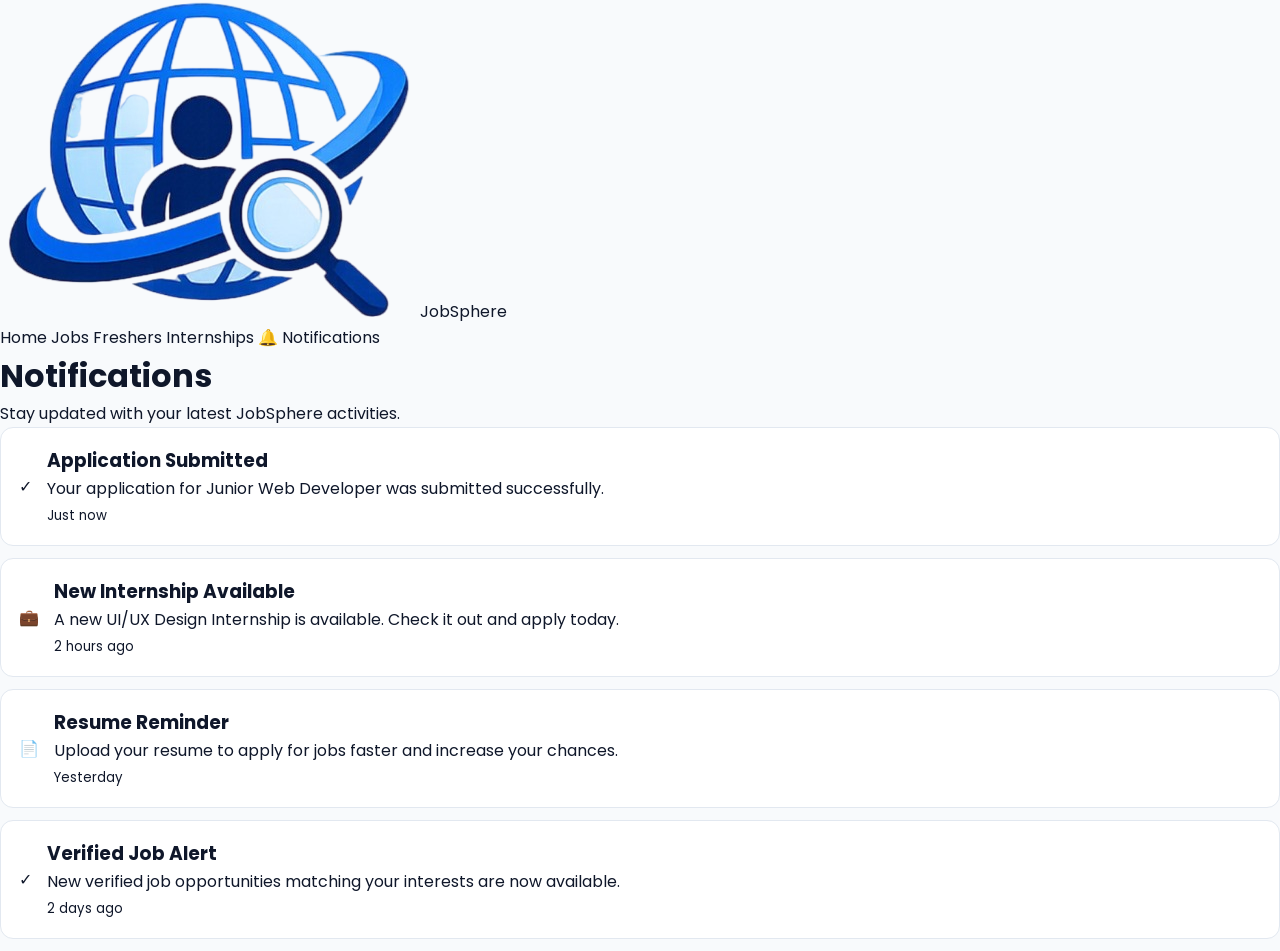
==== commit 4cc67631: "Update notification.html" ====
--- a/notification.html
+++ b/notification.html
@@ -22,27 +22,31 @@
 </head>
 
 
-<body class="notifications-page">
-
-
-    <!-- NAVBAR -->
-
-    <nav class="navbar">
-
-        <a href="index.html" class="logo">
+<body class="notification-page">
+
+
+    <!-- ================= NAVBAR ================= -->
+
+    <nav class="notification-navbar">
+
+        <!-- LOGO -->
+
+        <a href="index.html" class="notification-logo">
 
             <img
                 src="images/logo.png"
                 alt="JobSphere Logo">
 
-            <h2>
+            <span>
                 Job<span>Sphere</span>
-            </h2>
+            </span>
 
         </a>
 
 
-        <div class="nav-links">
+        <!-- NAVIGATION -->
+
+        <div class="notification-nav-links">
 
             <a href="index.html">
                 Home
@@ -60,8 +64,12 @@
                 Internships
             </a>
 
-            <a href="notifications.html" class="active">
-                 Notifications
+            <a
+                href="notifications.html"
+                class="notification-active">
+
+                🔔 Notifications
+
             </a>
 
         </div>
@@ -70,34 +78,36 @@
 
 
 
-    <!-- NOTIFICATIONS CONTENT -->
-
-    <main class="notifications-container">
-
-
-        <div class="notifications-header">
+    <!-- ================= MAIN CONTENT ================= -->
+
+    <main class="notification-main">
+
+
+        <!-- PAGE HEADING -->
+
+        <div class="notification-heading">
 
             <h1>
                 Notifications
             </h1>
 
             <p>
-                Stay updated with your JobSphere activities.
+                Stay updated with your latest JobSphere activities.
             </p>
 
         </div>
 
 
 
-        <!-- Notification 1 -->
-
-        <div class="notification-card">
-
-            <div class="notification-icon">
+        <!-- ================= NOTIFICATION 1 ================= -->
+
+        <div class="notification-card">
+
+            <div class="notification-card-icon">
                 ✓
             </div>
 
-            <div class="notification-content">
+            <div class="notification-card-content">
 
                 <h3>
                     Application Submitted
@@ -108,25 +118,25 @@
                     was submitted successfully.
                 </p>
 
-                <span>
+                <small>
                     Just now
-                </span>
-
-            </div>
-
-        </div>
-
-
-
-        <!-- Notification 2 -->
-
-        <div class="notification-card">
-
-            <div class="notification-icon">
-                
-            </div>
-
-            <div class="notification-content">
+                </small>
+
+            </div>
+
+        </div>
+
+
+
+        <!-- ================= NOTIFICATION 2 ================= -->
+
+        <div class="notification-card">
+
+            <div class="notification-card-icon">
+                💼
+            </div>
+
+            <div class="notification-card-content">
 
                 <h3>
                     New Internship Available
@@ -134,39 +144,70 @@
 
                 <p>
                     A new UI/UX Design Internship is available.
-                </p>
-
-                <span>
+                    Check it out and apply today.
+                </p>
+
+                <small>
                     2 hours ago
-                </span>
-
-            </div>
-
-        </div>
-
-
-
-        <!-- Notification 3 -->
-
-        <div class="notification-card">
-
-            <div class="notification-icon">
-                
-            </div>
-
-            <div class="notification-content">
+                </small>
+
+            </div>
+
+        </div>
+
+
+
+        <!-- ================= NOTIFICATION 3 ================= -->
+
+        <div class="notification-card">
+
+            <div class="notification-card-icon">
+                📄
+            </div>
+
+            <div class="notification-card-content">
 
                 <h3>
                     Resume Reminder
                 </h3>
 
                 <p>
-                    Upload your resume to apply for jobs faster.
-                </p>
-
-                <span>
+                    Upload your resume to apply for jobs
+                    faster and increase your chances.
+                </p>
+
+                <small>
                     Yesterday
-                </span>
+                </small>
+
+            </div>
+
+        </div>
+
+
+
+        <!-- ================= NOTIFICATION 4 ================= -->
+
+        <div class="notification-card">
+
+            <div class="notification-card-icon">
+                ✓
+            </div>
+
+            <div class="notification-card-content">
+
+                <h3>
+                    Verified Job Alert
+                </h3>
+
+                <p>
+                    New verified job opportunities matching
+                    your interests are now available.
+                </p>
+
+                <small>
+                    2 days ago
+                </small>
 
             </div>
 
@@ -176,9 +217,6 @@
     </main>
 
 
-
-    <script src="script.js"></script>
-
 </body>
 
 </html>
--- a/style.css
+++ b/style.css
@@ -6128,19 +6128,8 @@
     object-fit: contain;
 }
 /* =========================================
-   NOTIFICATIONS PAGE
+   NOTIFICATIONS NAVBAR FIX
    ========================================= */
-
-.notifications-page {
-    margin: 0;
-    padding: 0;
-    background: #f5f8fc;
-    font-family: 'Poppins', sans-serif;
-    color: #0f172a;
-}
-
-
-/* NAVBAR */
 
 .notifications-page .navbar {
     width: 100%;
@@ -6150,7 +6139,7 @@
     align-items: center;
     justify-content: space-between;
 
-    padding: 0 60px;
+    padding: 0 80px 0 60px;
 
     box-sizing: border-box;
 
@@ -6165,10 +6154,11 @@
 .notifications-page .navbar .logo {
     display: flex;
     align-items: center;
-
     gap: 10px;
 
     text-decoration: none;
+
+    flex-shrink: 0;
 }
 
 
@@ -6177,7 +6167,6 @@
     height: 45px;
 
     object-fit: contain;
-
     display: block;
 }
 
@@ -6186,7 +6175,6 @@
     margin: 0;
 
     font-size: 25px;
-
     font-weight: 700;
 
     color: #111827;
@@ -6198,13 +6186,15 @@
 }
 
 
-/* NAVIGATION */
+/* NAVIGATION LINKS */
 
 .notifications-page .nav-links {
     display: flex;
     align-items: center;
 
     gap: 32px;
+
+    margin-left: auto;
 }
 
 
@@ -6217,7 +6207,7 @@
 
     font-weight: 500;
 
-    transition: 0.2s;
+    white-space: nowrap;
 }
 
 
@@ -6228,187 +6218,6 @@
 
 .notifications-page .nav-links a.active {
     color: #2563eb;
+
     font-weight: 600;
 }
-
-
-
-/* MAIN CONTENT */
-
-.notifications-container {
-    width: 90%;
-    max-width: 1000px;
-
-    margin: 50px auto;
-
-    box-sizing: border-box;
-}
-
-
-/* HEADING */
-
-.notifications-header {
-    margin-bottom: 30px;
-}
-
-
-.notifications-header h1 {
-    margin: 0 0 8px;
-
-    font-size: 32px;
-
-    font-weight: 700;
-
-    color: #0f172a;
-}
-
-
-.notifications-header p {
-    margin: 0;
-
-    font-size: 15px;
-
-    color: #64748b;
-}
-
-
-
-/* NOTIFICATION CARD */
-
-.notification-card {
-    width: 100%;
-
-    display: flex;
-    align-items: flex-start;
-
-    gap: 18px;
-
-    background: #ffffff;
-
-    padding: 22px;
-
-    margin-bottom: 16px;
-
-    box-sizing: border-box;
-
-    border: 1px solid #e2e8f0;
-
-    border-radius: 12px;
-
-    box-shadow: 0 4px 15px rgba(15, 23, 42, 0.05);
-
-    transition: 0.2s;
-}
-
-
-.notification-card:hover {
-    transform: translateY(-2px);
-
-    box-shadow: 0 7px 20px rgba(15, 23, 42, 0.08);
-}
-
-
-
-/* ICON */
-
-.notification-icon {
-    width: 45px;
-    height: 45px;
-
-    flex-shrink: 0;
-
-    display: flex;
-    align-items: center;
-    justify-content: center;
-
-    border-radius: 50%;
-
-    background: #eff6ff;
-
-    color: #2563eb;
-
-    font-size: 20px;
-
-    font-weight: 600;
-}
-
-
-
-/* TEXT */
-
-.notification-content {
-    flex: 1;
-}
-
-
-.notification-content h3 {
-    margin: 0 0 6px;
-
-    font-size: 17px;
-
-    font-weight: 600;
-
-    color: #0f172a;
-}
-
-
-.notification-content p {
-    margin: 0 0 8px;
-
-    font-size: 14px;
-
-    line-height: 1.5;
-
-    color: #64748b;
-}
-
-
-.notification-content span {
-    font-size: 12px;
-
-    color: #94a3b8;
-}
-
-
-
-/* MOBILE */
-
-@media (max-width: 768px) {
-
-    .notifications-page .navbar {
-        height: auto;
-
-        padding: 15px 20px;
-
-        flex-direction: column;
-
-        gap: 15px;
-    }
-
-
-    .notifications-page .nav-links {
-        gap: 15px;
-
-        flex-wrap: wrap;
-
-        justify-content: center;
-    }
-
-
-    .notifications-page .nav-links a {
-        font-size: 14px;
-    }
-
-
-    .notifications-container {
-        width: 92%;
-
-        margin-top: 30px;
-    }
-
-
-    .notifications-header h1 {
-        font-size: 27px;
-    }
-
-}
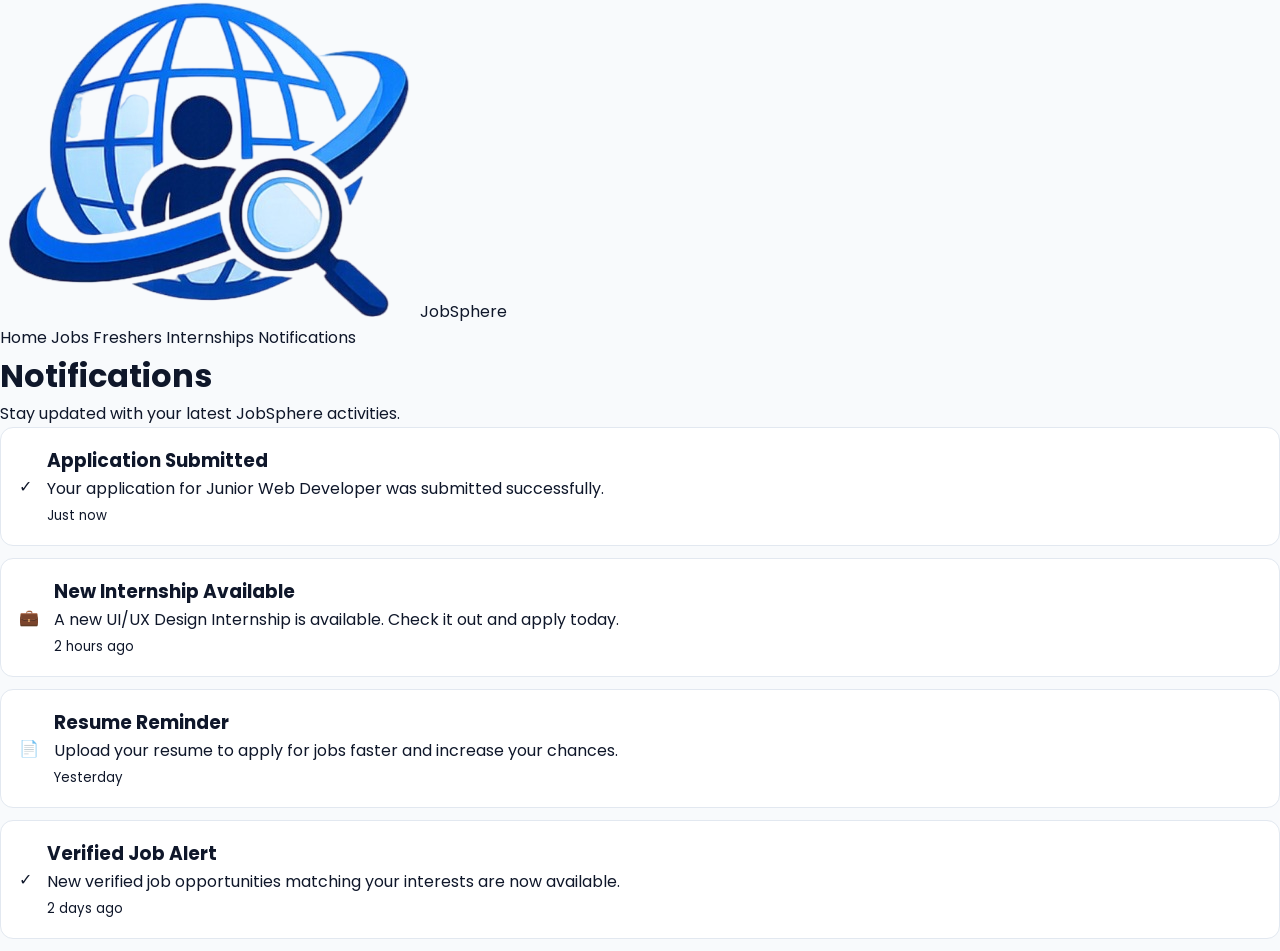
==== commit 5fb18b32: "Update notification.html" ====
--- a/notification.html
+++ b/notification.html
@@ -65,10 +65,10 @@
             </a>
 
             <a
-                href="notifications.html"
+                href="notification.html"
                 class="notification-active">
 
-                🔔 Notifications
+                 Notifications
 
             </a>
 
